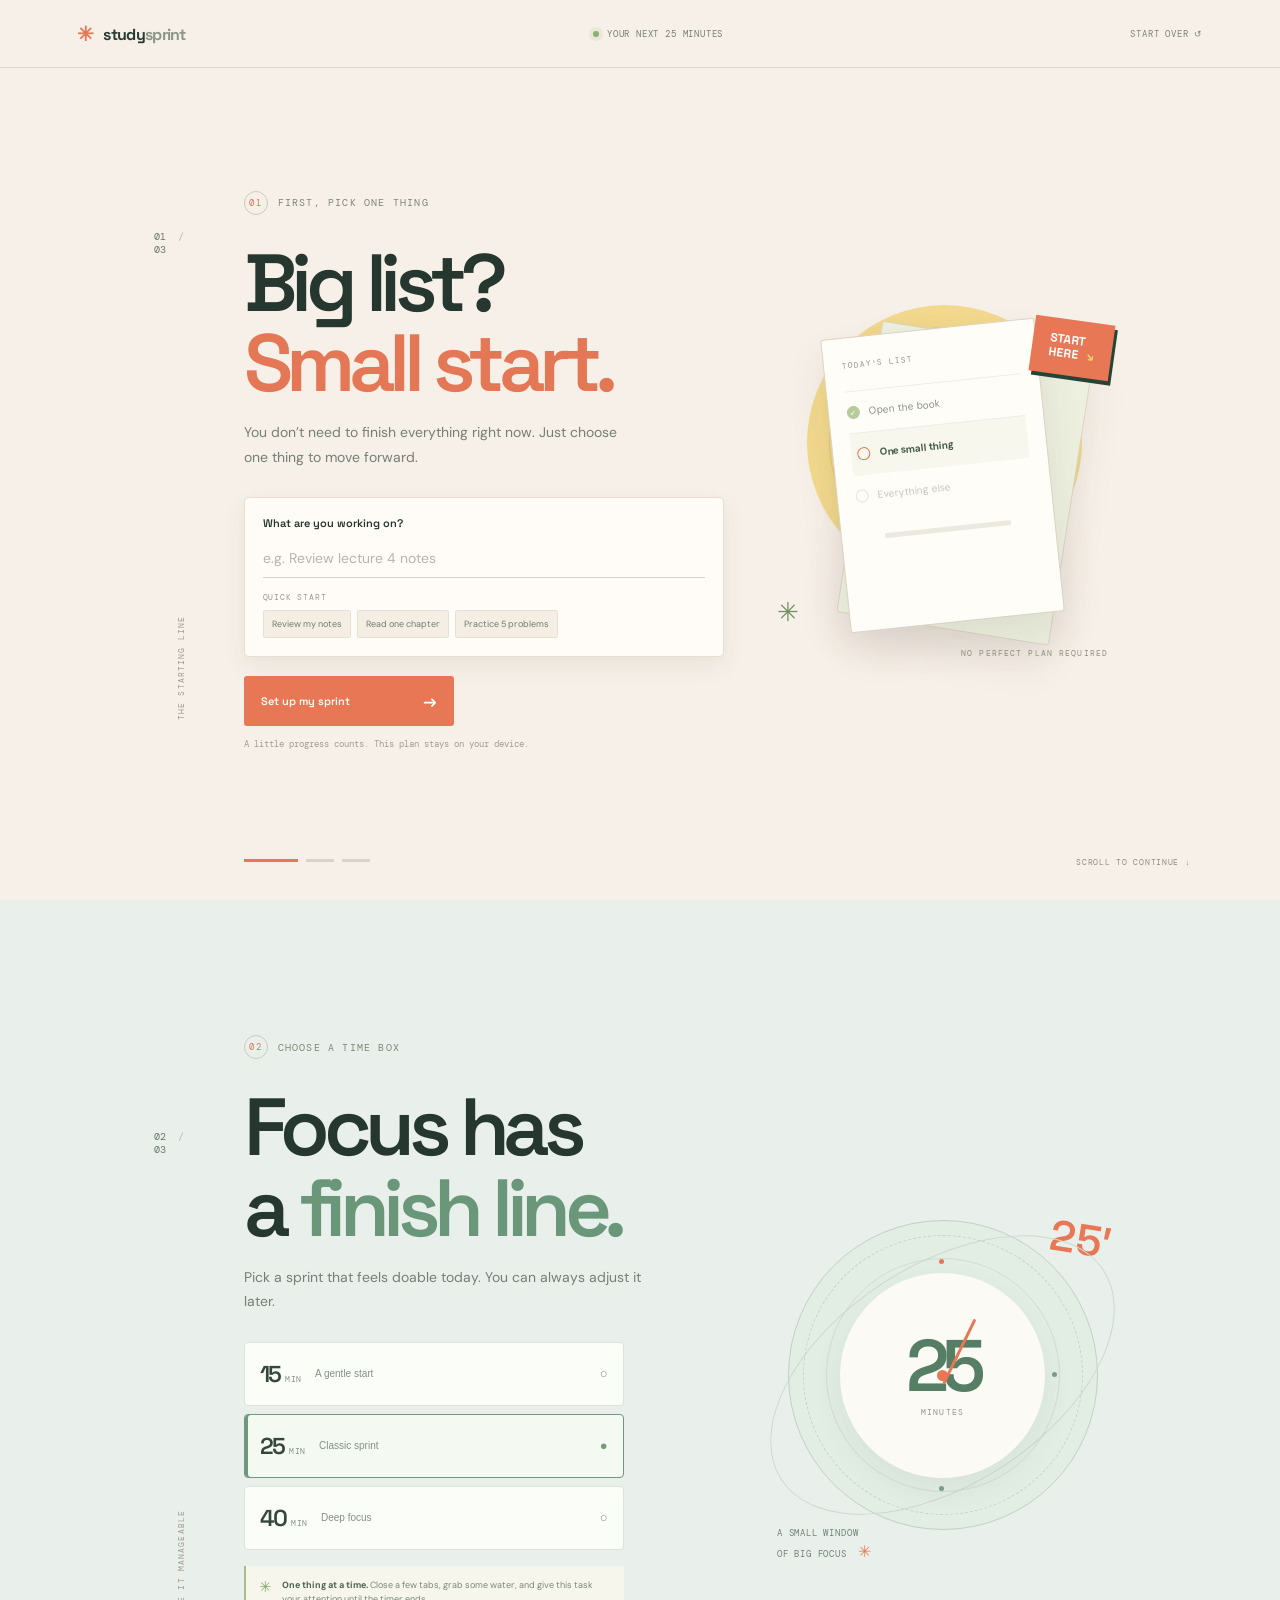
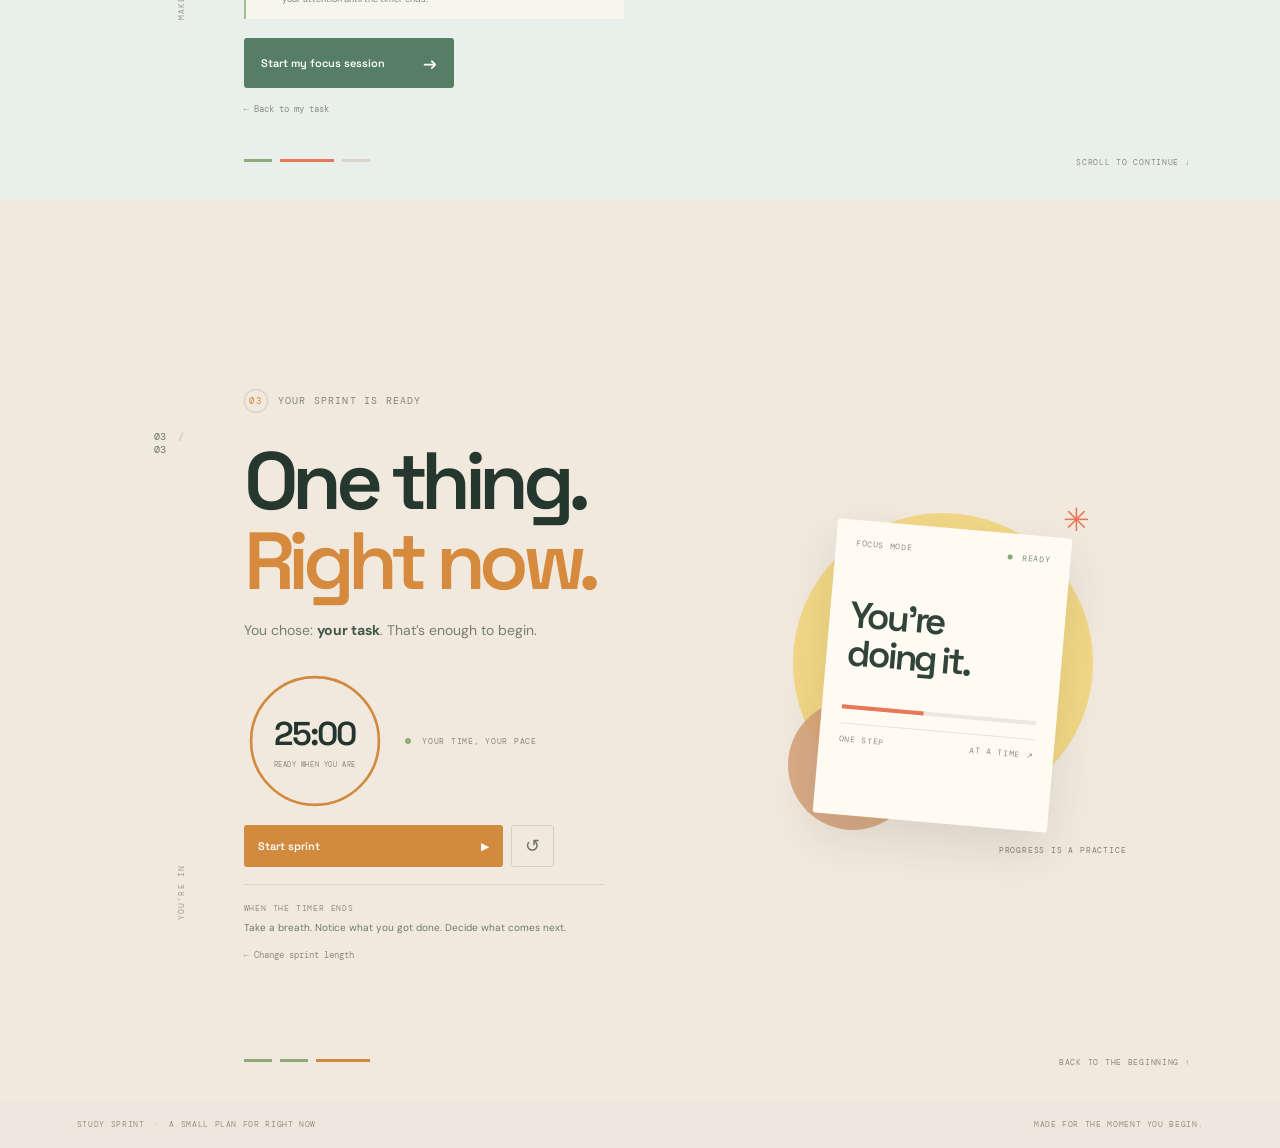
==== index.html @ 2ef9fece "Add files via upload" ====
<!doctype html>
<html lang="en"><head><meta charset="utf-8"><meta name="viewport" content="width=device-width,initial-scale=1"><meta name="theme-color" content="#f7f0e8"><meta name="description" content="Turn a big study task into one small, focused sprint."><title>Study Sprint — Start small. Get somewhere.</title><link rel="preconnect" href="https://fonts.googleapis.com"><link rel="preconnect" href="https://fonts.gstatic.com" crossorigin><link href="https://fonts.googleapis.com/css2?family=DM+Mono:wght@400;500&family=DM+Sans:wght@400;500;600;700&family=Space+Grotesk:wght@400;500;600;700&display=swap" rel="stylesheet"><link rel="stylesheet" href="styles.css"></head>
<body><header class="topbar"><a class="brand" href="#slide-1"><span class="brand-icon">✳</span> study<span>sprint</span></a><div class="top-center"><span class="status-dot"></span> YOUR NEXT 25 MINUTES</div><a class="top-exit" href="#slide-1">START OVER ↺</a></header>
<main class="deck" id="deck">
<section class="slide slide-one active" id="slide-1" aria-label="Slide 1: choose your task"><div class="slide-side"><span>01 <i>/</i> 03</span><span class="vertical-label">THE STARTING LINE</span></div><div class="slide-content"><div class="kicker"><span class="kicker-mark">01</span> FIRST, PICK ONE THING</div><h1>Big list?<br><em>Small start.</em></h1><p class="intro">You don’t need to finish everything right now. Just choose one thing to move forward.</p><div class="task-card"><label for="task">What are you working on?</label><input id="task" maxlength="90" placeholder="e.g. Review lecture 4 notes" autocomplete="off"><div class="task-chips"><span>QUICK START</span><button data-task="Review my notes">Review my notes</button><button data-task="Read one chapter">Read one chapter</button><button data-task="Practice 5 problems">Practice 5 problems</button></div></div><button class="next-button" data-next="2">Set up my sprint <span>→</span></button><p class="small-note">A little progress counts. This plan stays on your device.</p></div><div class="side-art art-one"><div class="sun"></div><div class="paper paper-back"></div><div class="paper paper-front"><span class="paper-caption">TODAY'S LIST</span><div class="check-row"><i>✓</i><span>Open the book</span></div><div class="check-row selected"><i></i><b>One small thing</b></div><div class="check-row faded"><i></i><span>Everything else</span></div><div class="paper-scribble"></div></div><div class="art-sticker">START<br>HERE <b>↘</b></div><div class="orbit-text">NO PERFECT PLAN REQUIRED</div><span class="asterisk">✳</span></div><div class="slide-progress"><span class="current"></span><span></span><span></span></div><a class="scroll-next" href="#slide-2">SCROLL TO CONTINUE ↓</a></section>
<section class="slide slide-two" id="slide-2" aria-label="Slide 2: choose your sprint length"><div class="slide-side"><span>02 <i>/</i> 03</span><span class="vertical-label">MAKE IT MANAGEABLE</span></div><div class="slide-content"><div class="kicker"><span class="kicker-mark">02</span> CHOOSE A TIME BOX</div><h2>Focus has<br>a <em>finish line.</em></h2><p class="intro">Pick a sprint that feels doable today. You can always adjust it later.</p><div class="duration-options" role="group" aria-label="Choose sprint length"><button class="duration" data-minutes="15"><span class="duration-time">15<span>MIN</span></span><span class="duration-label">A gentle start</span><span class="duration-check">○</span></button><button class="duration selected" data-minutes="25"><span class="duration-time">25<span>MIN</span></span><span class="duration-label">Classic sprint</span><span class="duration-check">●</span></button><button class="duration" data-minutes="40"><span class="duration-time">40<span>MIN</span></span><span class="duration-label">Deep focus</span><span class="duration-check">○</span></button></div><div class="focus-tip"><span>✳</span><p><b>One thing at a time.</b> Close a few tabs, grab some water, and give this task your attention until the timer ends.</p></div><button class="next-button" data-next="3">Start my focus session <span>→</span></button><a class="back-link" href="#slide-1">← Back to my task</a></div><div class="side-art art-two"><div class="clock-face"><div class="clock-inner"><span>25</span><small>MINUTES</small></div><div class="tick t1"></div><div class="tick t2"></div><div class="tick t3"></div><div class="clock-hand"></div><div class="clock-pin"></div></div><div class="clock-note">A SMALL WINDOW<br>OF BIG FOCUS <span>✳</span></div><div class="floating-number">25′</div><div class="orbit-two"></div></div><div class="slide-progress"><span class="done"></span><span class="current"></span><span></span></div><a class="scroll-next" href="#slide-3">SCROLL TO CONTINUE ↓</a></section>
<section class="slide slide-three" id="slide-3" aria-label="Slide 3: start focus timer"><div class="slide-side"><span>03 <i>/</i> 03</span><span class="vertical-label">YOU'RE IN</span></div><div class="slide-content"><div class="kicker"><span class="kicker-mark">03</span> YOUR SPRINT IS READY</div><h2>One thing.<br><em>Right now.</em></h2><p class="intro">You chose: <strong id="chosen-task">your task</strong>. That’s enough to begin.</p><div class="timer-wrap"><div class="timer-ring"><svg viewBox="0 0 220 220" aria-hidden="true"><circle class="track" cx="110" cy="110" r="99"></circle><circle class="progress-ring" id="progress-ring" cx="110" cy="110" r="99"></circle></svg><div class="timer-readout"><span id="timer">25:00</span><small id="timer-label">READY WHEN YOU ARE</small></div></div><div class="timer-caption"><span class="pulse"></span> YOUR TIME, YOUR PACE</div></div><div class="timer-controls"><button class="start-button" id="start">Start sprint <span>▶</span></button><button class="reset-button" id="reset" aria-label="Reset timer">↺</button></div><div class="finish-line"><span>WHEN THE TIMER ENDS</span><p>Take a breath. Notice what you got done. Decide what comes next.</p></div><a class="back-link" href="#slide-2">← Change sprint length</a></div><div class="side-art art-three"><div class="orb orb-large"></div><div class="orb orb-small"></div><div class="focus-card"><div class="focus-card-top"><span>FOCUS MODE</span><span class="focus-live"><i></i> READY</span></div><div class="focus-card-big">You’re<br>doing it.</div><div class="focus-card-bar"><i></i></div><div class="focus-card-bottom"><span>ONE STEP</span><span>AT A TIME ↗</span></div></div><div class="flower">✳</div><div class="art-caption">PROGRESS IS A PRACTICE</div></div><div class="slide-progress"><span class="done"></span><span class="done"></span><span class="current"></span></div><a class="scroll-next" href="#slide-1">BACK TO THE BEGINNING ↑</a></section>
</main><footer><span>STUDY SPRINT <i>·</i> A SMALL PLAN FOR RIGHT NOW</span><span>MADE FOR THE MOMENT YOU BEGIN.</span></footer><script src="app.js"></script></body></html>
---- styles.css ----
:root{--ink:#23352e;--paper:#f7f0e8;--orange:#e87756;--yellow:#f4cc69;--green:#afc99e;--muted:#7f867c;--line:#ded8cf;--blue:#bbd5d9}*{box-sizing:border-box}html{scroll-behavior:smooth;scroll-snap-type:y proximity}body{margin:0;background:var(--paper);color:var(--ink);font-family:'DM Sans',sans-serif}.topbar{height:68px;position:fixed;z-index:10;top:0;left:0;right:0;padding:0 6%;display:flex;align-items:center;justify-content:space-between;border-bottom:1px solid #dcd4ca;background:#f7f0e8ed;backdrop-filter:blur(12px)}.brand{color:#273c32;text-decoration:none;font:700 16px 'Space Grotesk',sans-serif;letter-spacing:-.7px}.brand>span:last-child{color:#8c9587}.brand-icon{color:#e87756;margin-right:7px;font-size:20px;vertical-align:-1px}.top-center,.top-exit{font:9px 'DM Mono',monospace;letter-spacing:.09em;color:#777e73}.top-center{display:flex;align-items:center;gap:8px}.status-dot{width:6px;height:6px;background:#8fae71;border-radius:50%;box-shadow:0 0 0 4px #b4c69d38}.top-exit{text-decoration:none;color:#7b8177}.deck{padding-top:0}.slide{min-height:760px;height:100vh;max-height:1050px;scroll-snap-align:start;position:relative;padding:135px 12% 85px;display:grid;grid-template-columns:55px minmax(360px,480px) 1fr;align-items:center;gap:35px;overflow:hidden}.slide-one{background:#f7f0e8}.slide-two{background:#e9f0ec}.slide-three{background:#f1e9dd}.slide-side{height:100%;max-height:490px;align-self:center;display:flex;flex-direction:column;justify-content:space-between;color:#8a8d80;font:10px 'DM Mono',monospace;letter-spacing:.08em}.slide-side>span:first-child{color:#687667}.slide-side i{font-style:normal;color:#c2b8a9;margin:0 4px}.vertical-label{writing-mode:vertical-rl;transform:rotate(180deg);align-self:center;color:#a09c8d;font-size:8px;letter-spacing:.14em}.slide-content{z-index:2;align-self:center}.kicker{display:flex;align-items:center;gap:10px;font:10px 'DM Mono',monospace;letter-spacing:.12em;color:#808676}.kicker-mark{width:24px;height:24px;border:1px solid #cfcabd;border-radius:50%;display:grid;place-items:center;color:#dd7554;font-size:9px}.slide h1,.slide h2{font:600 clamp(54px,6.4vw,81px)/.99 'Space Grotesk',sans-serif;letter-spacing:-.08em;margin:28px 0 17px;color:#25372f}.slide h1 em,.slide h2 em{font-style:normal;color:#e37756}.slide-two h2 em{color:#6a977a}.slide-three h2 em{color:#d58a3d}.intro{font-size:14px;line-height:1.75;color:#777e74;max-width:400px;margin:0 0 28px}.intro strong{color:#405849;font-weight:700}.task-card{background:#fffcf7;border:1px solid #e9dfd1;padding:18px;border-radius:5px;box-shadow:0 9px 24px #3d362512}.task-card label{display:block;font:600 11px 'Space Grotesk',sans-serif;margin-bottom:9px}.task-card input{width:100%;border:0;border-bottom:1px solid #d9d3c7;background:transparent;padding:10px 0;font:14px 'DM Sans',sans-serif;color:#263a30;outline:none}.task-card input:focus{border-color:#e87756}.task-card input::placeholder{color:#b7b4a9}.task-chips{display:flex;gap:6px;align-items:center;flex-wrap:wrap;margin-top:14px}.task-chips>span{width:100%;font:8px 'DM Mono',monospace;letter-spacing:.1em;color:#99998c;margin-bottom:2px}.task-chips button{background:#f4eee4;border:1px solid #e9e0d4;color:#727c70;border-radius:2px;font:9px 'DM Sans',sans-serif;padding:7px 8px;cursor:pointer}.task-chips button:hover{background:#fbe0d4;border-color:#e7b7a0;color:#894f3f}.next-button{margin-top:19px;border:0;background:#e87756;color:#fffdf8;padding:14px 17px;min-width:210px;display:flex;justify-content:space-between;align-items:center;font:600 11px 'Space Grotesk',sans-serif;cursor:pointer;border-radius:3px;transition:.2s}.next-button:hover{background:#cc6042;transform:translateY(-2px)}.next-button span{font-size:17px;margin-left:25px}.small-note{font:9px 'DM Mono',monospace;color:#a09d91;margin-top:12px}.side-art{height:440px;max-width:480px;width:100%;position:relative;justify-self:center;display:grid;place-items:center}.sun{position:absolute;width:275px;height:275px;border-radius:50%;background:#f2d98d;right:12%;top:50px}.sun:after{content:'';position:absolute;inset:22px;border:1px solid #e7c66b;border-radius:50%}.paper{position:absolute;width:215px;height:295px;border:1px solid #dcd3c5;border-radius:3px;background:#fffdf8;box-shadow:0 20px 40px #47403319}.paper-back{transform:rotate(9deg) translate(24px,4px);background:#edf0df}.paper-front{transform:rotate(-6deg);padding:22px 18px}.paper-caption{font:8px 'DM Mono',monospace;letter-spacing:.11em;color:#949489;display:block;margin-bottom:21px}.check-row{height:42px;border-top:1px solid #efede5;display:flex;align-items:center;gap:9px;color:#899084;font-size:10px}.check-row i{width:13px;height:13px;border:1px solid #c7cbbb;border-radius:50%;font-style:normal;display:grid;place-items:center;font-size:8px;color:#70885d}.check-row:first-of-type i{background:#b7ca9b;border-color:#b7ca9b;color:white}.check-row.selected{color:#455a48;background:#f7f7ed;padding-left:6px;font-weight:600}.check-row.selected i{border-color:#e87756}.check-row.faded{opacity:.5}.paper-scribble{height:5px;width:72%;background:#ece9df;margin:19px auto;border-radius:4px}.art-sticker{position:absolute;right:4%;top:65px;padding:14px 17px;background:#e87756;color:white;font:700 12px/1.15 'Space Grotesk',sans-serif;transform:rotate(8deg);box-shadow:3px 4px 0 #264436}.art-sticker b{color:#f5d36c;float:right;margin-left:9px}.orbit-text{position:absolute;bottom:37px;right:5%;font:8px 'DM Mono',monospace;letter-spacing:.14em;color:#8c907f}.asterisk{position:absolute;left:5%;bottom:66px;color:#718f66;font-size:26px}.slide-progress{position:absolute;bottom:38px;left:calc(12% + 90px);display:flex;gap:8px}.slide-progress span{height:3px;width:28px;background:#d9d3c9}.slide-progress .current{background:#e87756;width:54px}.slide-progress .done{background:#91aa7a}.scroll-next{position:absolute;right:7%;bottom:33px;text-decoration:none;color:#8d8c80;font:8px 'DM Mono',monospace;letter-spacing:.09em}.duration-options{display:grid;gap:8px;margin:22px 0 16px;max-width:380px}.duration{background:#fbfdf9;border:1px solid #dce3d9;border-radius:4px;min-height:64px;display:flex;align-items:center;padding:10px 15px;gap:13px;text-align:left;cursor:pointer;transition:.18s;color:#34473a}.duration:hover{border-color:#8da994;transform:translateX(3px)}.duration.selected{border-color:#70967d;background:#f4f9f2;box-shadow:inset 3px 0 #70967d}.duration-time{font:600 23px 'Space Grotesk',sans-serif;letter-spacing:-.06em}.duration-time span{font:8px 'DM Mono',monospace;letter-spacing:.09em;margin-left:4px;color:#889487}.duration-label{font-size:10px;color:#849084}.duration-check{margin-left:auto;color:#79997b;font-size:13px}.focus-tip{max-width:380px;background:#f6f6ed;padding:11px 13px;display:flex;align-items:flex-start;gap:10px;border-left:2px solid #a7be8c;margin:15px 0;color:#7d8579}.focus-tip>span{font-size:15px;color:#8da771}.focus-tip p{margin:1px 0;font-size:9px;line-height:1.6}.focus-tip b{color:#4c634f}.slide-two .next-button{background:#557e65}.slide-two .next-button:hover{background:#3e6950}.back-link{display:block;width:max-content;margin-top:15px;text-decoration:none;color:#8a8e82;font:9px 'DM Mono',monospace}.clock-face{width:310px;height:310px;border:1px solid #bfd1c4;border-radius:50%;position:absolute;display:grid;place-items:center;background:#e2ede4}.clock-face:before,.clock-face:after{content:'';position:absolute;border:1px dashed #c2d2c2;border-radius:50%;inset:14px}.clock-face:after{inset:37px;border-style:solid;border-color:#d0ddd0}.clock-inner{width:205px;height:205px;background:#fbfaf4;border-radius:50%;z-index:1;display:flex;flex-direction:column;align-items:center;justify-content:center;box-shadow:0 12px 30px #4b665013}.clock-inner span{font:600 73px/.9 'Space Grotesk',sans-serif;letter-spacing:-.1em;color:#557e65}.clock-inner small{font:8px 'DM Mono',monospace;letter-spacing:.13em;color:#90998b;margin-top:8px}.tick{position:absolute;width:5px;height:5px;background:#e87756;border-radius:50%;z-index:2}.t1{top:38px;left:150px}.t2{right:40px;top:151px;background:#799e7d}.t3{bottom:38px;left:150px;background:#799e7d}.clock-hand{position:absolute;width:3px;height:72px;background:#e87756;top:91px;left:153px;z-index:3;transform-origin:bottom;transform:rotate(26deg);border-radius:3px}.clock-pin{position:absolute;width:11px;height:11px;background:#e87756;border-radius:50%;z-index:4}.clock-note{position:absolute;bottom:31px;left:5%;font:9px/1.5 'DM Mono',monospace;letter-spacing:.09em;color:#6f8274}.clock-note span{font-size:16px;color:#e87756;margin-left:5px}.floating-number{position:absolute;right:4%;top:57px;font:600 43px 'Space Grotesk',sans-serif;color:#e87756;transform:rotate(9deg)}.orbit-two{position:absolute;border:1px solid #cbd9cd;width:385px;height:220px;border-radius:50%;transform:rotate(-33deg)}.slide-three .next-button{background:#d28a3e}.slide-three .next-button:hover{background:#b97029}.slide-three .slide-progress .current{background:#d28a3e}.slide-three .kicker-mark{color:#cf873d}.timer-wrap{display:flex;align-items:center;gap:19px;margin:20px 0 13px}.timer-ring{width:142px;height:142px;position:relative}.timer-ring svg{width:100%;height:100%;transform:rotate(-90deg)}.timer-ring circle{fill:none;stroke-width:4}.timer-ring .track{stroke:#e1d8c8}.timer-ring .progress-ring{stroke:#d28a3e;stroke-linecap:round;stroke-dasharray:622;stroke-dashoffset:0;transition:stroke-dashoffset .5s}.timer-readout{position:absolute;inset:0;display:flex;flex-direction:column;justify-content:center;align-items:center}.timer-readout span{font:600 33px 'Space Grotesk',sans-serif;letter-spacing:-.06em}.timer-readout small{font:7px 'DM Mono',monospace;letter-spacing:.08em;color:#8c897d;margin-top:5px}.timer-caption{font:8px 'DM Mono',monospace;letter-spacing:.09em;color:#88887d}.pulse{display:inline-block;width:6px;height:6px;border-radius:50%;background:#91aa7a;margin-right:6px}.timer-controls{display:flex;gap:8px;max-width:310px}.start-button{height:42px;flex:1;display:flex;align-items:center;justify-content:space-between;padding:0 14px;border:0;border-radius:3px;background:#d28a3e;color:white;font:600 11px 'Space Grotesk',sans-serif;cursor:pointer}.start-button:hover{background:#b97029}.start-button span{font-size:10px}.reset-button{width:43px;border:1px solid #d8cec0;background:transparent;border-radius:3px;color:#6f7569;font-size:18px;cursor:pointer}.finish-line{border-top:1px solid #ddd4c6;margin-top:17px;padding-top:10px;max-width:360px}.finish-line span{font:8px 'DM Mono',monospace;letter-spacing:.1em;color:#929084}.finish-line p{font-size:10px;color:#70786e;margin:5px 0 0}.art-three{height:420px}.orb{position:absolute;border-radius:50%}.orb-large{width:300px;height:300px;background:#f1d786;right:9%;top:48px}.orb-small{width:130px;height:130px;background:#d5a179;left:8%;bottom:55px;opacity:.86}.focus-card{z-index:2;width:235px;height:295px;background:#fffaf2;box-shadow:0 20px 46px #3831271e;transform:rotate(5deg);padding:18px 20px;border-radius:3px}.focus-card-top,.focus-card-bottom{display:flex;justify-content:space-between;font:8px 'DM Mono',monospace;letter-spacing:.08em;color:#8c8c7c}.focus-live{color:#719071}.focus-live i{display:inline-block;width:5px;height:5px;border-radius:50%;background:#84a978;margin-right:4px}.focus-card-big{font:600 37px/1.02 'Space Grotesk',sans-serif;letter-spacing:-.08em;margin-top:48px;color:#304439}.focus-card-bar{height:4px;background:#ede7dc;margin-top:34px}.focus-card-bar i{display:block;width:42%;height:100%;background:#e87756}.focus-card-bottom{border-top:1px solid #e8e1d5;margin-top:14px;padding-top:10px}.flower{position:absolute;z-index:3;right:10%;top:34px;color:#e87756;font-size:32px}.art-caption{position:absolute;bottom:30px;right:0;font:8px 'DM Mono',monospace;letter-spacing:.1em;color:#818578}footer{height:48px;background:#eee7dd;padding:0 6%;display:flex;justify-content:space-between;align-items:center;color:#989285;font:8px 'DM Mono',monospace;letter-spacing:.08em}footer i{font-style:normal;color:#e87756;margin:0 4px}
@media(max-width:800px){.topbar{height:58px;padding:0 18px}.top-center{display:none}.top-exit{font-size:8px}.slide{height:auto;min-height:100vh;max-height:none;padding:100px 24px 95px;grid-template-columns:27px 1fr;gap:16px;align-items:start}.slide-side{max-height:500px;min-height:410px}.slide-content{grid-column:2;grid-row:1;align-self:start}.slide h1,.slide h2{font-size:62px;margin:24px 0 15px}.intro{font-size:12px}.side-art{grid-column:2;grid-row:2;height:300px;width:100%;margin-top:8px;transform:scale(.85);transform-origin:top center}.slide-progress{left:67px;bottom:32px}.scroll-next{right:20px;bottom:28px;font-size:7px}.paper{transform-origin:center}.sun{width:225px;height:225px;right:13%;top:10px}.art-sticker{right:1%;top:30px}.orbit-text{bottom:20px}.clock-face{width:270px;height:270px}.clock-inner{width:175px;height:175px}.clock-inner span{font-size:63px}.clock-hand{top:76px;left:133px}.t1,.t3{left:131px}.t2{right:33px}.orbit-two{width:320px}.art-three{height:260px}.orb-large{width:230px;height:230px;top:6px}.orb-small{width:100px;height:100px;bottom:5px}.focus-card{width:195px;height:245px;padding:15px}.focus-card-big{font-size:32px;margin-top:38px}.focus-card-bar{margin-top:25px}.flower{right:8%;top:6px}.art-caption{bottom:4px}footer{padding:0 18px;font-size:7px}footer span:last-child{display:none}}
@media(max-width:400px){.slide{padding-left:17px;padding-right:17px;grid-template-columns:22px 1fr;gap:12px}.slide h1,.slide h2{font-size:55px}.task-card{padding:14px}.task-chips button{font-size:8px}.duration{min-height:58px}.side-art{transform:scale(.78);margin-left:-25px;width:calc(100% + 45px)}.slide-progress{left:52px}}
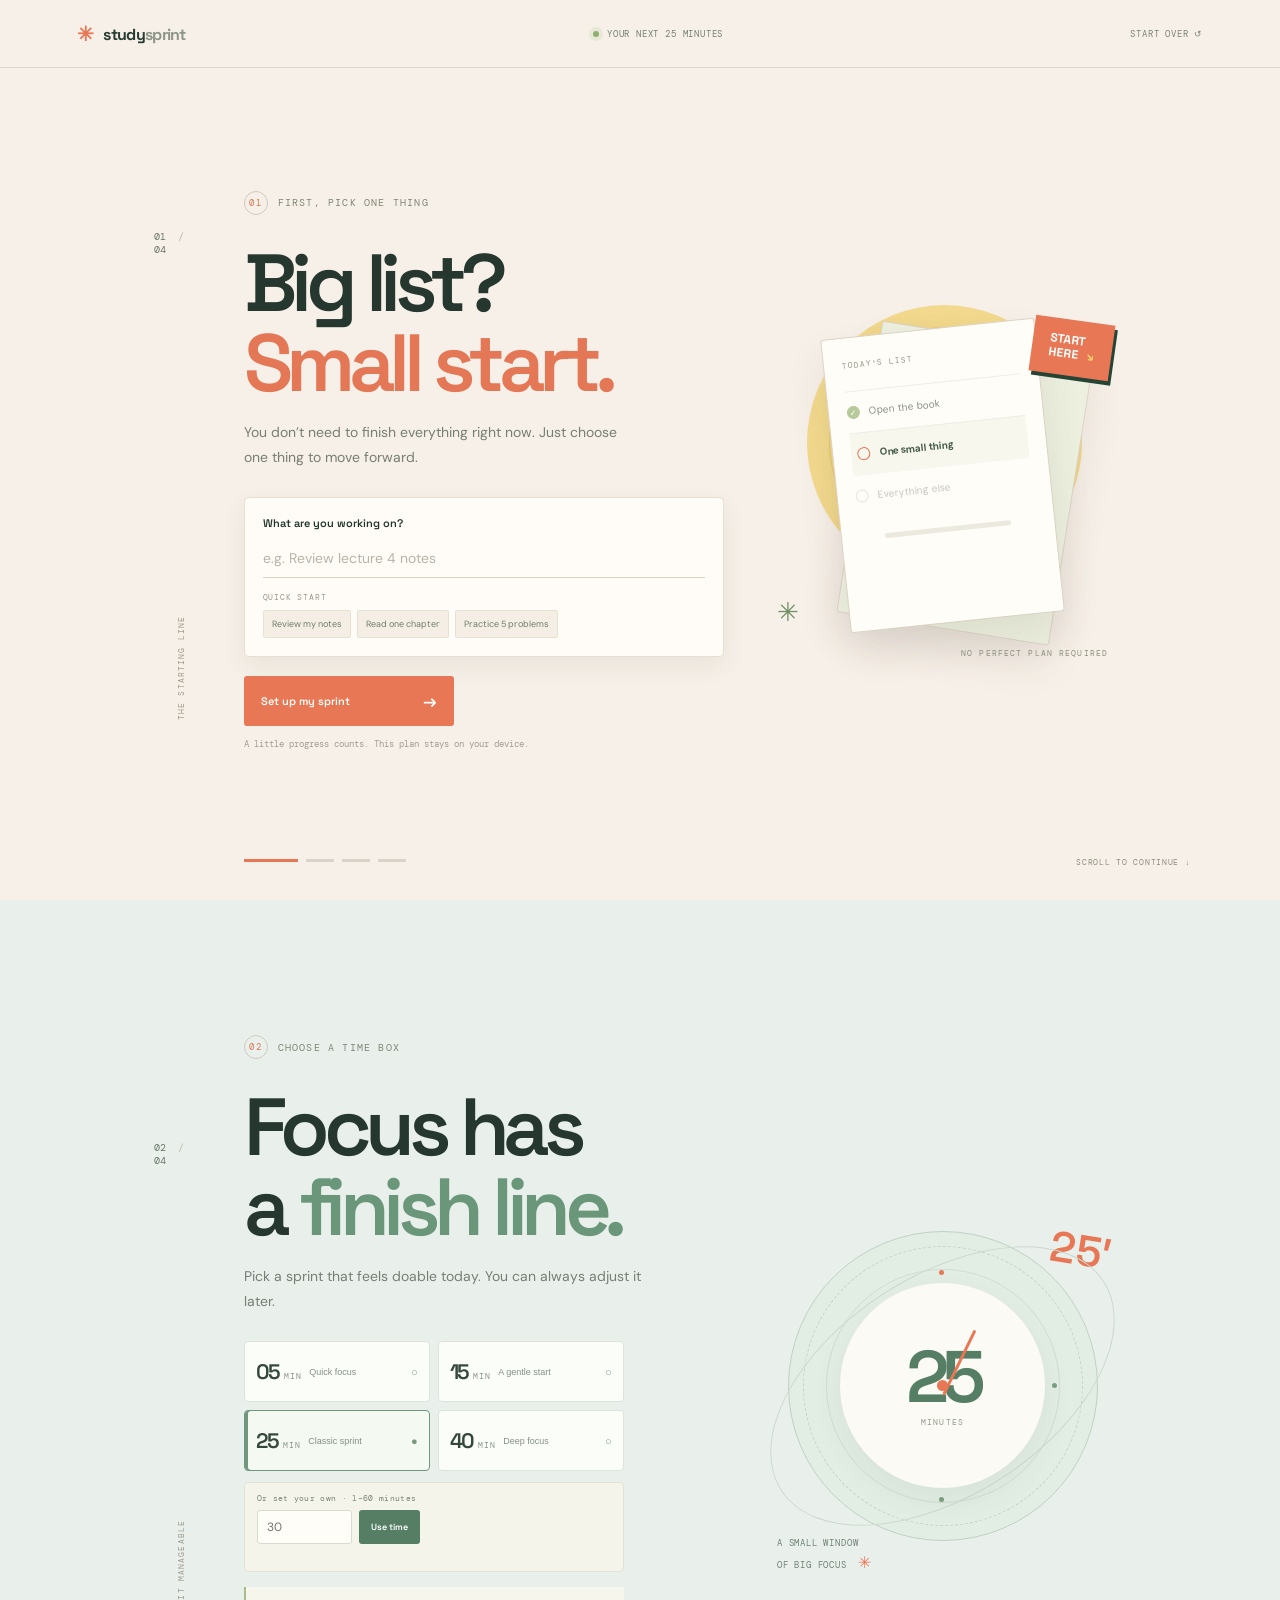
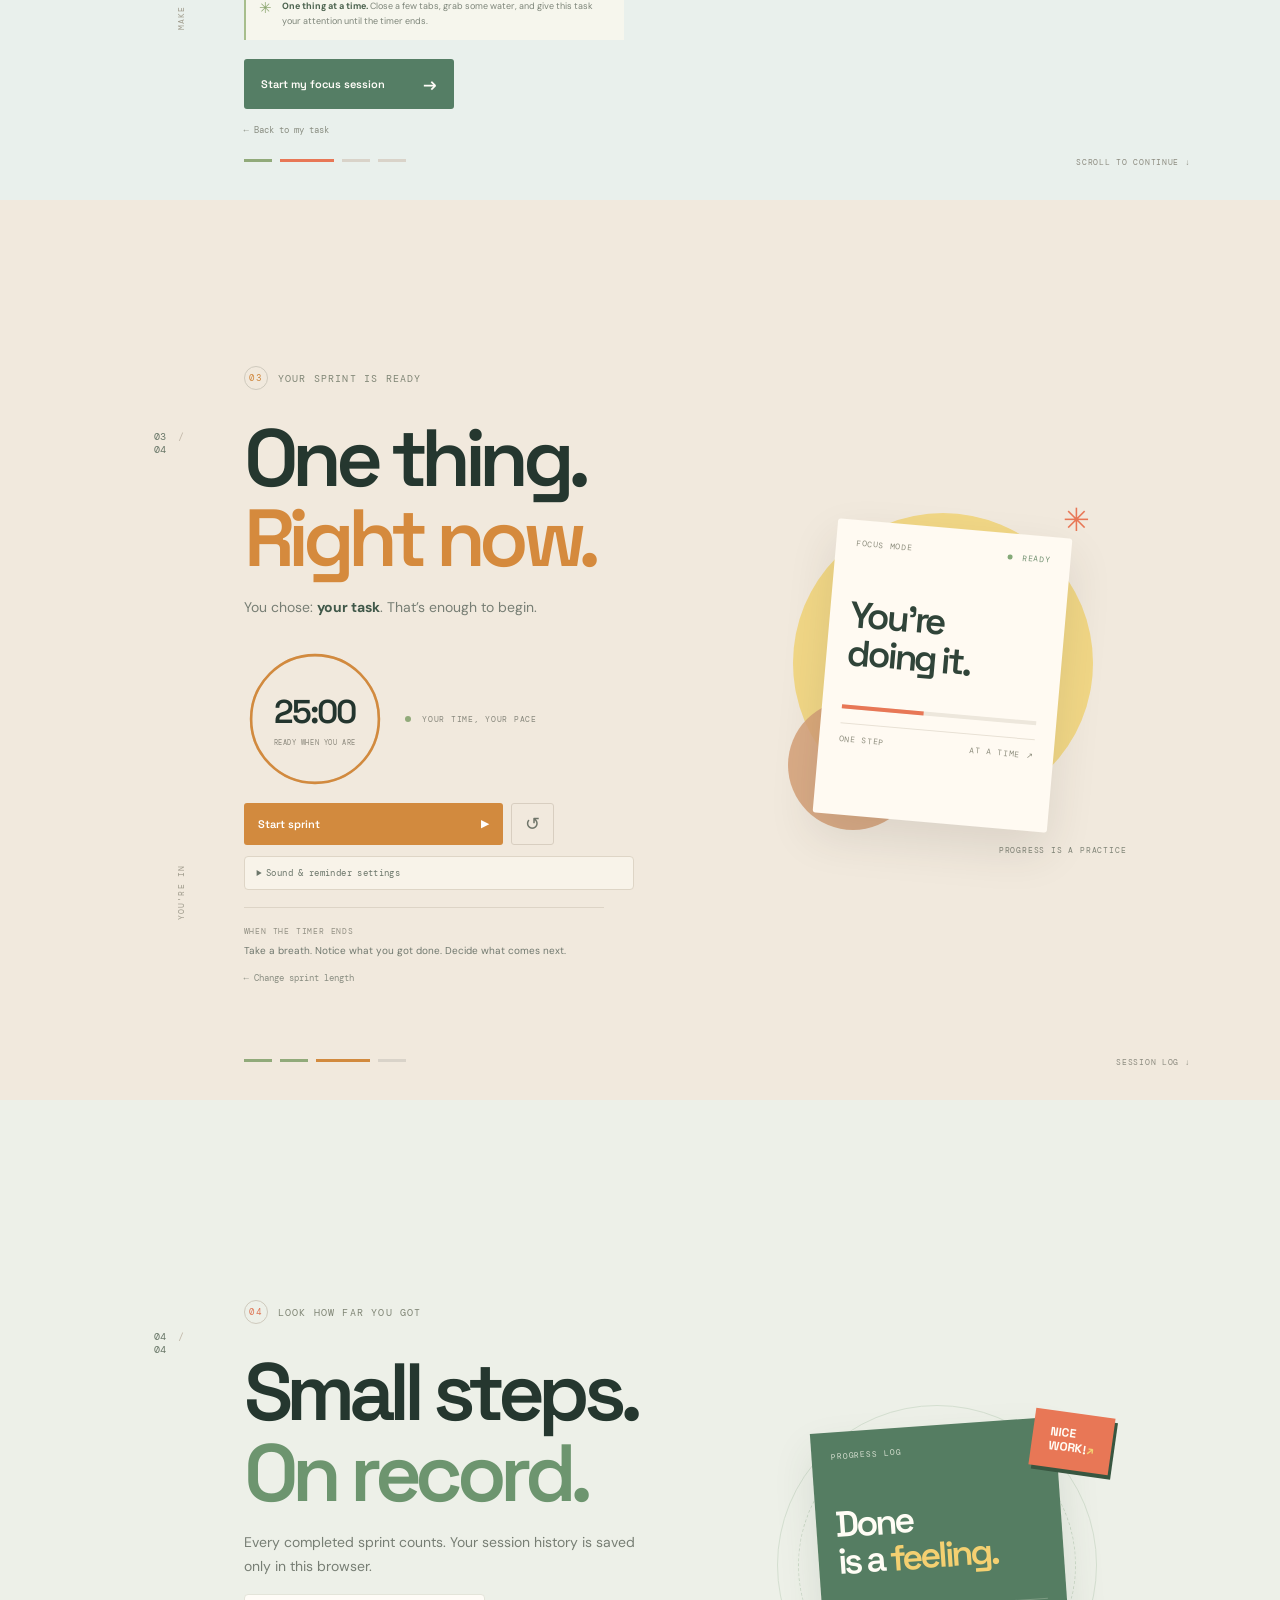
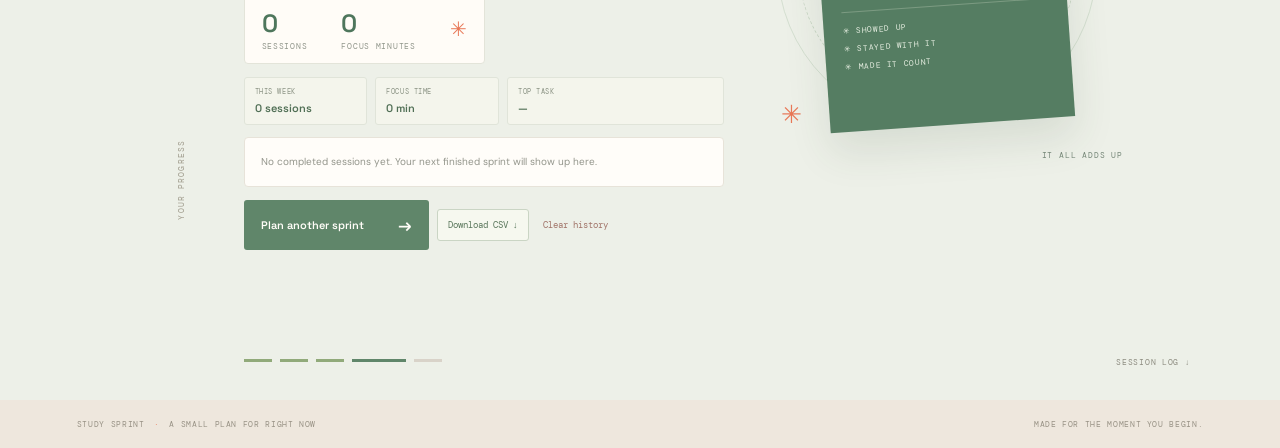
==== commit 7c70b9a8: "Add files via upload Update Study Sprint features" ====
--- a/index.html
+++ b/index.html
@@ -2,7 +2,8 @@
 <html lang="en"><head><meta charset="utf-8"><meta name="viewport" content="width=device-width,initial-scale=1"><meta name="theme-color" content="#f7f0e8"><meta name="description" content="Turn a big study task into one small, focused sprint."><title>Study Sprint — Start small. Get somewhere.</title><link rel="preconnect" href="https://fonts.googleapis.com"><link rel="preconnect" href="https://fonts.gstatic.com" crossorigin><link href="https://fonts.googleapis.com/css2?family=DM+Mono:wght@400;500&family=DM+Sans:wght@400;500;600;700&family=Space+Grotesk:wght@400;500;600;700&display=swap" rel="stylesheet"><link rel="stylesheet" href="styles.css"></head>
 <body><header class="topbar"><a class="brand" href="#slide-1"><span class="brand-icon">✳</span> study<span>sprint</span></a><div class="top-center"><span class="status-dot"></span> YOUR NEXT 25 MINUTES</div><a class="top-exit" href="#slide-1">START OVER ↺</a></header>
 <main class="deck" id="deck">
-<section class="slide slide-one active" id="slide-1" aria-label="Slide 1: choose your task"><div class="slide-side"><span>01 <i>/</i> 03</span><span class="vertical-label">THE STARTING LINE</span></div><div class="slide-content"><div class="kicker"><span class="kicker-mark">01</span> FIRST, PICK ONE THING</div><h1>Big list?<br><em>Small start.</em></h1><p class="intro">You don’t need to finish everything right now. Just choose one thing to move forward.</p><div class="task-card"><label for="task">What are you working on?</label><input id="task" maxlength="90" placeholder="e.g. Review lecture 4 notes" autocomplete="off"><div class="task-chips"><span>QUICK START</span><button data-task="Review my notes">Review my notes</button><button data-task="Read one chapter">Read one chapter</button><button data-task="Practice 5 problems">Practice 5 problems</button></div></div><button class="next-button" data-next="2">Set up my sprint <span>→</span></button><p class="small-note">A little progress counts. This plan stays on your device.</p></div><div class="side-art art-one"><div class="sun"></div><div class="paper paper-back"></div><div class="paper paper-front"><span class="paper-caption">TODAY'S LIST</span><div class="check-row"><i>✓</i><span>Open the book</span></div><div class="check-row selected"><i></i><b>One small thing</b></div><div class="check-row faded"><i></i><span>Everything else</span></div><div class="paper-scribble"></div></div><div class="art-sticker">START<br>HERE <b>↘</b></div><div class="orbit-text">NO PERFECT PLAN REQUIRED</div><span class="asterisk">✳</span></div><div class="slide-progress"><span class="current"></span><span></span><span></span></div><a class="scroll-next" href="#slide-2">SCROLL TO CONTINUE ↓</a></section>
-<section class="slide slide-two" id="slide-2" aria-label="Slide 2: choose your sprint length"><div class="slide-side"><span>02 <i>/</i> 03</span><span class="vertical-label">MAKE IT MANAGEABLE</span></div><div class="slide-content"><div class="kicker"><span class="kicker-mark">02</span> CHOOSE A TIME BOX</div><h2>Focus has<br>a <em>finish line.</em></h2><p class="intro">Pick a sprint that feels doable today. You can always adjust it later.</p><div class="duration-options" role="group" aria-label="Choose sprint length"><button class="duration" data-minutes="15"><span class="duration-time">15<span>MIN</span></span><span class="duration-label">A gentle start</span><span class="duration-check">○</span></button><button class="duration selected" data-minutes="25"><span class="duration-time">25<span>MIN</span></span><span class="duration-label">Classic sprint</span><span class="duration-check">●</span></button><button class="duration" data-minutes="40"><span class="duration-time">40<span>MIN</span></span><span class="duration-label">Deep focus</span><span class="duration-check">○</span></button></div><div class="focus-tip"><span>✳</span><p><b>One thing at a time.</b> Close a few tabs, grab some water, and give this task your attention until the timer ends.</p></div><button class="next-button" data-next="3">Start my focus session <span>→</span></button><a class="back-link" href="#slide-1">← Back to my task</a></div><div class="side-art art-two"><div class="clock-face"><div class="clock-inner"><span>25</span><small>MINUTES</small></div><div class="tick t1"></div><div class="tick t2"></div><div class="tick t3"></div><div class="clock-hand"></div><div class="clock-pin"></div></div><div class="clock-note">A SMALL WINDOW<br>OF BIG FOCUS <span>✳</span></div><div class="floating-number">25′</div><div class="orbit-two"></div></div><div class="slide-progress"><span class="done"></span><span class="current"></span><span></span></div><a class="scroll-next" href="#slide-3">SCROLL TO CONTINUE ↓</a></section>
-<section class="slide slide-three" id="slide-3" aria-label="Slide 3: start focus timer"><div class="slide-side"><span>03 <i>/</i> 03</span><span class="vertical-label">YOU'RE IN</span></div><div class="slide-content"><div class="kicker"><span class="kicker-mark">03</span> YOUR SPRINT IS READY</div><h2>One thing.<br><em>Right now.</em></h2><p class="intro">You chose: <strong id="chosen-task">your task</strong>. That’s enough to begin.</p><div class="timer-wrap"><div class="timer-ring"><svg viewBox="0 0 220 220" aria-hidden="true"><circle class="track" cx="110" cy="110" r="99"></circle><circle class="progress-ring" id="progress-ring" cx="110" cy="110" r="99"></circle></svg><div class="timer-readout"><span id="timer">25:00</span><small id="timer-label">READY WHEN YOU ARE</small></div></div><div class="timer-caption"><span class="pulse"></span> YOUR TIME, YOUR PACE</div></div><div class="timer-controls"><button class="start-button" id="start">Start sprint <span>▶</span></button><button class="reset-button" id="reset" aria-label="Reset timer">↺</button></div><div class="finish-line"><span>WHEN THE TIMER ENDS</span><p>Take a breath. Notice what you got done. Decide what comes next.</p></div><a class="back-link" href="#slide-2">← Change sprint length</a></div><div class="side-art art-three"><div class="orb orb-large"></div><div class="orb orb-small"></div><div class="focus-card"><div class="focus-card-top"><span>FOCUS MODE</span><span class="focus-live"><i></i> READY</span></div><div class="focus-card-big">You’re<br>doing it.</div><div class="focus-card-bar"><i></i></div><div class="focus-card-bottom"><span>ONE STEP</span><span>AT A TIME ↗</span></div></div><div class="flower">✳</div><div class="art-caption">PROGRESS IS A PRACTICE</div></div><div class="slide-progress"><span class="done"></span><span class="done"></span><span class="current"></span></div><a class="scroll-next" href="#slide-1">BACK TO THE BEGINNING ↑</a></section>
+<section class="slide slide-one active" id="slide-1" aria-label="Slide 1: choose your task"><div class="slide-side"><span>01 <i>/</i> 04</span><span class="vertical-label">THE STARTING LINE</span></div><div class="slide-content"><div class="kicker"><span class="kicker-mark">01</span> FIRST, PICK ONE THING</div><h1>Big list?<br><em>Small start.</em></h1><p class="intro">You don’t need to finish everything right now. Just choose one thing to move forward.</p><div class="task-card"><label for="task">What are you working on?</label><input id="task" maxlength="90" placeholder="e.g. Review lecture 4 notes" autocomplete="off"><div class="task-chips"><span>QUICK START</span><button data-task="Review my notes">Review my notes</button><button data-task="Read one chapter">Read one chapter</button><button data-task="Practice 5 problems">Practice 5 problems</button></div></div><button class="next-button" data-next="2">Set up my sprint <span>→</span></button><p class="small-note">A little progress counts. This plan stays on your device.</p></div><div class="side-art art-one"><div class="sun"></div><div class="paper paper-back"></div><div class="paper paper-front"><span class="paper-caption">TODAY'S LIST</span><div class="check-row"><i>✓</i><span>Open the book</span></div><div class="check-row selected"><i></i><b>One small thing</b></div><div class="check-row faded"><i></i><span>Everything else</span></div><div class="paper-scribble"></div></div><div class="art-sticker">START<br>HERE <b>↘</b></div><div class="orbit-text">NO PERFECT PLAN REQUIRED</div><span class="asterisk">✳</span></div><div class="slide-progress"><span class="current"></span><span></span><span></span><span></span></div><a class="scroll-next" href="#slide-2">SCROLL TO CONTINUE ↓</a></section>
+<section class="slide slide-two" id="slide-2" aria-label="Slide 2: choose your sprint length"><div class="slide-side"><span>02 <i>/</i> 04</span><span class="vertical-label">MAKE IT MANAGEABLE</span></div><div class="slide-content"><div class="kicker"><span class="kicker-mark">02</span> CHOOSE A TIME BOX</div><h2>Focus has<br>a <em>finish line.</em></h2><p class="intro">Pick a sprint that feels doable today. You can always adjust it later.</p><div class="duration-options" role="group" aria-label="Choose sprint length"><button class="duration" data-minutes="5"><span class="duration-time">05<span>MIN</span></span><span class="duration-label">Quick focus</span><span class="duration-check">○</span></button><button class="duration" data-minutes="15"><span class="duration-time">15<span>MIN</span></span><span class="duration-label">A gentle start</span><span class="duration-check">○</span></button><button class="duration selected" data-minutes="25"><span class="duration-time">25<span>MIN</span></span><span class="duration-label">Classic sprint</span><span class="duration-check">●</span></button><button class="duration" data-minutes="40"><span class="duration-time">40<span>MIN</span></span><span class="duration-label">Deep focus</span><span class="duration-check">○</span></button></div><div class="custom-duration"><label for="custom-minutes">Or set your own · 1–60 minutes</label><div><input id="custom-minutes" type="number" min="1" max="60" inputmode="numeric" placeholder="30" aria-label="Custom sprint minutes"><button id="use-custom-duration" type="button">Use time</button></div><small id="duration-error" role="status"></small></div><div class="focus-tip"><span>✳</span><p><b>One thing at a time.</b> Close a few tabs, grab some water, and give this task your attention until the timer ends.</p></div><button class="next-button" data-next="3">Start my focus session <span>→</span></button><a class="back-link" href="#slide-1">← Back to my task</a></div><div class="side-art art-two"><div class="clock-face"><div class="clock-inner"><span>25</span><small>MINUTES</small></div><div class="tick t1"></div><div class="tick t2"></div><div class="tick t3"></div><div class="clock-hand"></div><div class="clock-pin"></div></div><div class="clock-note">A SMALL WINDOW<br>OF BIG FOCUS <span>✳</span></div><div class="floating-number">25′</div><div class="orbit-two"></div></div><div class="slide-progress"><span class="done"></span><span class="current"></span><span></span><span></span></div><a class="scroll-next" href="#slide-3">SCROLL TO CONTINUE ↓</a></section>
+<section class="slide slide-three" id="slide-3" aria-label="Slide 3: start focus timer"><div class="slide-side"><span>03 <i>/</i> 04</span><span class="vertical-label">YOU'RE IN</span></div><div class="slide-content"><div class="kicker"><span class="kicker-mark">03</span> YOUR SPRINT IS READY</div><h2>One thing.<br><em>Right now.</em></h2><p class="intro">You chose: <strong id="chosen-task">your task</strong>. That’s enough to begin.</p><div class="timer-wrap"><div class="timer-ring"><svg viewBox="0 0 220 220" aria-hidden="true"><circle class="track" cx="110" cy="110" r="99"></circle><circle class="progress-ring" id="progress-ring" cx="110" cy="110" r="99"></circle></svg><div class="timer-readout"><span id="timer">25:00</span><small id="timer-label">READY WHEN YOU ARE</small></div></div><div class="timer-caption"><span class="pulse"></span> YOUR TIME, YOUR PACE</div></div><div class="timer-controls"><button class="start-button" id="start">Start sprint <span>▶</span></button><button class="reset-button" id="reset" aria-label="Reset timer">↺</button></div><details class="sprint-settings"><summary>Sound & reminder settings</summary><div class="settings-grid"><label for="alarm-style">End sound<select id="alarm-style"><option value="chime">Soft chime</option><option value="double">Double beep</option><option value="bell">Bright bell</option><option value="custom">My uploaded sound</option><option value="silent">Silent</option></select></label><button type="button" id="preview-sound" class="preview-sound">Preview</button><label class="upload-sound" for="sound-file">Choose your sound<audio id="custom-audio" preload="none"></audio><input id="sound-file" type="file" accept="audio/*"></label><label class="setting-check"><input id="warning-toggle" type="checkbox"> Give me a 5-minute heads-up</label><label class="setting-check"><input id="notification-toggle" type="checkbox"> Show a browser notification when done</label><small id="settings-message" role="status">Settings stay in this browser. Uploaded audio stays on this device.</small></div></details><div class="finish-line"><span>WHEN THE TIMER ENDS</span><p>Take a breath. Notice what you got done. Decide what comes next.</p></div><a class="back-link" href="#slide-2">← Change sprint length</a></div><div class="side-art art-three"><div class="orb orb-large"></div><div class="orb orb-small"></div><div class="focus-card"><div class="focus-card-top"><span>FOCUS MODE</span><span class="focus-live"><i></i> READY</span></div><div class="focus-card-big">You’re<br>doing it.</div><div class="focus-card-bar"><i></i></div><div class="focus-card-bottom"><span>ONE STEP</span><span>AT A TIME ↗</span></div></div><div class="flower">✳</div><div class="art-caption">PROGRESS IS A PRACTICE</div></div><div class="slide-progress"><span class="done"></span><span class="done"></span><span class="current"></span><span></span></div><a class="scroll-next" href="#slide-4">SESSION LOG ↓</a></section>
+<section class="slide slide-four" id="slide-4" aria-label="Slide 4: completed session log"><div class="slide-side"><span>04 <i>/</i> 04</span><span class="vertical-label">YOUR PROGRESS</span></div><div class="slide-content history-content"><div class="kicker"><span class="kicker-mark">04</span> LOOK HOW FAR YOU GOT</div><h2>Small steps.<br><em>On record.</em></h2><p class="intro">Every completed sprint counts. Your session history is saved only in this browser.</p><div class="history-summary"><div><span class="history-total" id="total-sessions">0</span><small>SESSIONS</small></div><div><span class="history-minutes" id="total-minutes">0</span><small>FOCUS MINUTES</small></div><span class="history-spark">✳</span></div><div class="weekly-stats"><div><small>THIS WEEK</small><strong id="weekly-sessions">0 sessions</strong></div><div><small>FOCUS TIME</small><strong id="weekly-minutes">0 min</strong></div><div><small>TOP TASK</small><strong id="top-task">—</strong></div></div><div class="history-table-wrap"><table class="history-table"><thead><tr><th>SESSION</th><th>DATE & TIME</th><th>FOCUS</th></tr></thead><tbody id="history-rows"></tbody></table><div id="history-empty" class="history-empty">No completed sessions yet. Your next finished sprint will show up here.</div></div><div class="history-actions"><button class="next-button" id="new-session">Plan another sprint <span>→</span></button><button class="export-history" id="export-history">Download CSV ↓</button><button class="clear-history" id="clear-history">Clear history</button></div></div><div class="side-art history-art"><div class="history-rays"></div><div class="history-art-card"><div class="history-art-label">PROGRESS LOG</div><div class="history-art-big">Done<br>is a <em>feeling.</em></div><div class="history-tick-list"><span>✳ SHOWED UP</span><span>✳ STAYED WITH IT</span><span>✳ MADE IT COUNT</span></div></div><div class="history-bubble">NICE<br>WORK! <b>↗</b></div><div class="history-star">✳</div><div class="history-caption">IT ALL ADDS UP</div></div><div class="slide-progress"><span class="done"></span><span class="done"></span><span class="done"></span><span class="current"></span><span></span></div><a class="scroll-next" href="#slide-4">SESSION LOG ↓</a></section>
 </main><footer><span>STUDY SPRINT <i>·</i> A SMALL PLAN FOR RIGHT NOW</span><span>MADE FOR THE MOMENT YOU BEGIN.</span></footer><script src="app.js"></script></body></html>
--- a/styles.css
+++ b/styles.css
@@ -1,3 +1,9 @@
 :root{--ink:#23352e;--paper:#f7f0e8;--orange:#e87756;--yellow:#f4cc69;--green:#afc99e;--muted:#7f867c;--line:#ded8cf;--blue:#bbd5d9}*{box-sizing:border-box}html{scroll-behavior:smooth;scroll-snap-type:y proximity}body{margin:0;background:var(--paper);color:var(--ink);font-family:'DM Sans',sans-serif}.topbar{height:68px;position:fixed;z-index:10;top:0;left:0;right:0;padding:0 6%;display:flex;align-items:center;justify-content:space-between;border-bottom:1px solid #dcd4ca;background:#f7f0e8ed;backdrop-filter:blur(12px)}.brand{color:#273c32;text-decoration:none;font:700 16px 'Space Grotesk',sans-serif;letter-spacing:-.7px}.brand>span:last-child{color:#8c9587}.brand-icon{color:#e87756;margin-right:7px;font-size:20px;vertical-align:-1px}.top-center,.top-exit{font:9px 'DM Mono',monospace;letter-spacing:.09em;color:#777e73}.top-center{display:flex;align-items:center;gap:8px}.status-dot{width:6px;height:6px;background:#8fae71;border-radius:50%;box-shadow:0 0 0 4px #b4c69d38}.top-exit{text-decoration:none;color:#7b8177}.deck{padding-top:0}.slide{min-height:760px;height:100vh;max-height:1050px;scroll-snap-align:start;position:relative;padding:135px 12% 85px;display:grid;grid-template-columns:55px minmax(360px,480px) 1fr;align-items:center;gap:35px;overflow:hidden}.slide-one{background:#f7f0e8}.slide-two{background:#e9f0ec}.slide-three{background:#f1e9dd}.slide-side{height:100%;max-height:490px;align-self:center;display:flex;flex-direction:column;justify-content:space-between;color:#8a8d80;font:10px 'DM Mono',monospace;letter-spacing:.08em}.slide-side>span:first-child{color:#687667}.slide-side i{font-style:normal;color:#c2b8a9;margin:0 4px}.vertical-label{writing-mode:vertical-rl;transform:rotate(180deg);align-self:center;color:#a09c8d;font-size:8px;letter-spacing:.14em}.slide-content{z-index:2;align-self:center}.kicker{display:flex;align-items:center;gap:10px;font:10px 'DM Mono',monospace;letter-spacing:.12em;color:#808676}.kicker-mark{width:24px;height:24px;border:1px solid #cfcabd;border-radius:50%;display:grid;place-items:center;color:#dd7554;font-size:9px}.slide h1,.slide h2{font:600 clamp(54px,6.4vw,81px)/.99 'Space Grotesk',sans-serif;letter-spacing:-.08em;margin:28px 0 17px;color:#25372f}.slide h1 em,.slide h2 em{font-style:normal;color:#e37756}.slide-two h2 em{color:#6a977a}.slide-three h2 em{color:#d58a3d}.intro{font-size:14px;line-height:1.75;color:#777e74;max-width:400px;margin:0 0 28px}.intro strong{color:#405849;font-weight:700}.task-card{background:#fffcf7;border:1px solid #e9dfd1;padding:18px;border-radius:5px;box-shadow:0 9px 24px #3d362512}.task-card label{display:block;font:600 11px 'Space Grotesk',sans-serif;margin-bottom:9px}.task-card input{width:100%;border:0;border-bottom:1px solid #d9d3c7;background:transparent;padding:10px 0;font:14px 'DM Sans',sans-serif;color:#263a30;outline:none}.task-card input:focus{border-color:#e87756}.task-card input::placeholder{color:#b7b4a9}.task-chips{display:flex;gap:6px;align-items:center;flex-wrap:wrap;margin-top:14px}.task-chips>span{width:100%;font:8px 'DM Mono',monospace;letter-spacing:.1em;color:#99998c;margin-bottom:2px}.task-chips button{background:#f4eee4;border:1px solid #e9e0d4;color:#727c70;border-radius:2px;font:9px 'DM Sans',sans-serif;padding:7px 8px;cursor:pointer}.task-chips button:hover{background:#fbe0d4;border-color:#e7b7a0;color:#894f3f}.next-button{margin-top:19px;border:0;background:#e87756;color:#fffdf8;padding:14px 17px;min-width:210px;display:flex;justify-content:space-between;align-items:center;font:600 11px 'Space Grotesk',sans-serif;cursor:pointer;border-radius:3px;transition:.2s}.next-button:hover{background:#cc6042;transform:translateY(-2px)}.next-button span{font-size:17px;margin-left:25px}.small-note{font:9px 'DM Mono',monospace;color:#a09d91;margin-top:12px}.side-art{height:440px;max-width:480px;width:100%;position:relative;justify-self:center;display:grid;place-items:center}.sun{position:absolute;width:275px;height:275px;border-radius:50%;background:#f2d98d;right:12%;top:50px}.sun:after{content:'';position:absolute;inset:22px;border:1px solid #e7c66b;border-radius:50%}.paper{position:absolute;width:215px;height:295px;border:1px solid #dcd3c5;border-radius:3px;background:#fffdf8;box-shadow:0 20px 40px #47403319}.paper-back{transform:rotate(9deg) translate(24px,4px);background:#edf0df}.paper-front{transform:rotate(-6deg);padding:22px 18px}.paper-caption{font:8px 'DM Mono',monospace;letter-spacing:.11em;color:#949489;display:block;margin-bottom:21px}.check-row{height:42px;border-top:1px solid #efede5;display:flex;align-items:center;gap:9px;color:#899084;font-size:10px}.check-row i{width:13px;height:13px;border:1px solid #c7cbbb;border-radius:50%;font-style:normal;display:grid;place-items:center;font-size:8px;color:#70885d}.check-row:first-of-type i{background:#b7ca9b;border-color:#b7ca9b;color:white}.check-row.selected{color:#455a48;background:#f7f7ed;padding-left:6px;font-weight:600}.check-row.selected i{border-color:#e87756}.check-row.faded{opacity:.5}.paper-scribble{height:5px;width:72%;background:#ece9df;margin:19px auto;border-radius:4px}.art-sticker{position:absolute;right:4%;top:65px;padding:14px 17px;background:#e87756;color:white;font:700 12px/1.15 'Space Grotesk',sans-serif;transform:rotate(8deg);box-shadow:3px 4px 0 #264436}.art-sticker b{color:#f5d36c;float:right;margin-left:9px}.orbit-text{position:absolute;bottom:37px;right:5%;font:8px 'DM Mono',monospace;letter-spacing:.14em;color:#8c907f}.asterisk{position:absolute;left:5%;bottom:66px;color:#718f66;font-size:26px}.slide-progress{position:absolute;bottom:38px;left:calc(12% + 90px);display:flex;gap:8px}.slide-progress span{height:3px;width:28px;background:#d9d3c9}.slide-progress .current{background:#e87756;width:54px}.slide-progress .done{background:#91aa7a}.scroll-next{position:absolute;right:7%;bottom:33px;text-decoration:none;color:#8d8c80;font:8px 'DM Mono',monospace;letter-spacing:.09em}.duration-options{display:grid;gap:8px;margin:22px 0 16px;max-width:380px}.duration{background:#fbfdf9;border:1px solid #dce3d9;border-radius:4px;min-height:64px;display:flex;align-items:center;padding:10px 15px;gap:13px;text-align:left;cursor:pointer;transition:.18s;color:#34473a}.duration:hover{border-color:#8da994;transform:translateX(3px)}.duration.selected{border-color:#70967d;background:#f4f9f2;box-shadow:inset 3px 0 #70967d}.duration-time{font:600 23px 'Space Grotesk',sans-serif;letter-spacing:-.06em}.duration-time span{font:8px 'DM Mono',monospace;letter-spacing:.09em;margin-left:4px;color:#889487}.duration-label{font-size:10px;color:#849084}.duration-check{margin-left:auto;color:#79997b;font-size:13px}.focus-tip{max-width:380px;background:#f6f6ed;padding:11px 13px;display:flex;align-items:flex-start;gap:10px;border-left:2px solid #a7be8c;margin:15px 0;color:#7d8579}.focus-tip>span{font-size:15px;color:#8da771}.focus-tip p{margin:1px 0;font-size:9px;line-height:1.6}.focus-tip b{color:#4c634f}.slide-two .next-button{background:#557e65}.slide-two .next-button:hover{background:#3e6950}.back-link{display:block;width:max-content;margin-top:15px;text-decoration:none;color:#8a8e82;font:9px 'DM Mono',monospace}.clock-face{width:310px;height:310px;border:1px solid #bfd1c4;border-radius:50%;position:absolute;display:grid;place-items:center;background:#e2ede4}.clock-face:before,.clock-face:after{content:'';position:absolute;border:1px dashed #c2d2c2;border-radius:50%;inset:14px}.clock-face:after{inset:37px;border-style:solid;border-color:#d0ddd0}.clock-inner{width:205px;height:205px;background:#fbfaf4;border-radius:50%;z-index:1;display:flex;flex-direction:column;align-items:center;justify-content:center;box-shadow:0 12px 30px #4b665013}.clock-inner span{font:600 73px/.9 'Space Grotesk',sans-serif;letter-spacing:-.1em;color:#557e65}.clock-inner small{font:8px 'DM Mono',monospace;letter-spacing:.13em;color:#90998b;margin-top:8px}.tick{position:absolute;width:5px;height:5px;background:#e87756;border-radius:50%;z-index:2}.t1{top:38px;left:150px}.t2{right:40px;top:151px;background:#799e7d}.t3{bottom:38px;left:150px;background:#799e7d}.clock-hand{position:absolute;width:3px;height:72px;background:#e87756;top:91px;left:153px;z-index:3;transform-origin:bottom;transform:rotate(26deg);border-radius:3px}.clock-pin{position:absolute;width:11px;height:11px;background:#e87756;border-radius:50%;z-index:4}.clock-note{position:absolute;bottom:31px;left:5%;font:9px/1.5 'DM Mono',monospace;letter-spacing:.09em;color:#6f8274}.clock-note span{font-size:16px;color:#e87756;margin-left:5px}.floating-number{position:absolute;right:4%;top:57px;font:600 43px 'Space Grotesk',sans-serif;color:#e87756;transform:rotate(9deg)}.orbit-two{position:absolute;border:1px solid #cbd9cd;width:385px;height:220px;border-radius:50%;transform:rotate(-33deg)}.slide-three .next-button{background:#d28a3e}.slide-three .next-button:hover{background:#b97029}.slide-three .slide-progress .current{background:#d28a3e}.slide-three .kicker-mark{color:#cf873d}.timer-wrap{display:flex;align-items:center;gap:19px;margin:20px 0 13px}.timer-ring{width:142px;height:142px;position:relative}.timer-ring svg{width:100%;height:100%;transform:rotate(-90deg)}.timer-ring circle{fill:none;stroke-width:4}.timer-ring .track{stroke:#e1d8c8}.timer-ring .progress-ring{stroke:#d28a3e;stroke-linecap:round;stroke-dasharray:622;stroke-dashoffset:0;transition:stroke-dashoffset .5s}.timer-readout{position:absolute;inset:0;display:flex;flex-direction:column;justify-content:center;align-items:center}.timer-readout span{font:600 33px 'Space Grotesk',sans-serif;letter-spacing:-.06em}.timer-readout small{font:7px 'DM Mono',monospace;letter-spacing:.08em;color:#8c897d;margin-top:5px}.timer-caption{font:8px 'DM Mono',monospace;letter-spacing:.09em;color:#88887d}.pulse{display:inline-block;width:6px;height:6px;border-radius:50%;background:#91aa7a;margin-right:6px}.timer-controls{display:flex;gap:8px;max-width:310px}.start-button{height:42px;flex:1;display:flex;align-items:center;justify-content:space-between;padding:0 14px;border:0;border-radius:3px;background:#d28a3e;color:white;font:600 11px 'Space Grotesk',sans-serif;cursor:pointer}.start-button:hover{background:#b97029}.start-button span{font-size:10px}.reset-button{width:43px;border:1px solid #d8cec0;background:transparent;border-radius:3px;color:#6f7569;font-size:18px;cursor:pointer}.finish-line{border-top:1px solid #ddd4c6;margin-top:17px;padding-top:10px;max-width:360px}.finish-line span{font:8px 'DM Mono',monospace;letter-spacing:.1em;color:#929084}.finish-line p{font-size:10px;color:#70786e;margin:5px 0 0}.art-three{height:420px}.orb{position:absolute;border-radius:50%}.orb-large{width:300px;height:300px;background:#f1d786;right:9%;top:48px}.orb-small{width:130px;height:130px;background:#d5a179;left:8%;bottom:55px;opacity:.86}.focus-card{z-index:2;width:235px;height:295px;background:#fffaf2;box-shadow:0 20px 46px #3831271e;transform:rotate(5deg);padding:18px 20px;border-radius:3px}.focus-card-top,.focus-card-bottom{display:flex;justify-content:space-between;font:8px 'DM Mono',monospace;letter-spacing:.08em;color:#8c8c7c}.focus-live{color:#719071}.focus-live i{display:inline-block;width:5px;height:5px;border-radius:50%;background:#84a978;margin-right:4px}.focus-card-big{font:600 37px/1.02 'Space Grotesk',sans-serif;letter-spacing:-.08em;margin-top:48px;color:#304439}.focus-card-bar{height:4px;background:#ede7dc;margin-top:34px}.focus-card-bar i{display:block;width:42%;height:100%;background:#e87756}.focus-card-bottom{border-top:1px solid #e8e1d5;margin-top:14px;padding-top:10px}.flower{position:absolute;z-index:3;right:10%;top:34px;color:#e87756;font-size:32px}.art-caption{position:absolute;bottom:30px;right:0;font:8px 'DM Mono',monospace;letter-spacing:.1em;color:#818578}footer{height:48px;background:#eee7dd;padding:0 6%;display:flex;justify-content:space-between;align-items:center;color:#989285;font:8px 'DM Mono',monospace;letter-spacing:.08em}footer i{font-style:normal;color:#e87756;margin:0 4px}
 @media(max-width:800px){.topbar{height:58px;padding:0 18px}.top-center{display:none}.top-exit{font-size:8px}.slide{height:auto;min-height:100vh;max-height:none;padding:100px 24px 95px;grid-template-columns:27px 1fr;gap:16px;align-items:start}.slide-side{max-height:500px;min-height:410px}.slide-content{grid-column:2;grid-row:1;align-self:start}.slide h1,.slide h2{font-size:62px;margin:24px 0 15px}.intro{font-size:12px}.side-art{grid-column:2;grid-row:2;height:300px;width:100%;margin-top:8px;transform:scale(.85);transform-origin:top center}.slide-progress{left:67px;bottom:32px}.scroll-next{right:20px;bottom:28px;font-size:7px}.paper{transform-origin:center}.sun{width:225px;height:225px;right:13%;top:10px}.art-sticker{right:1%;top:30px}.orbit-text{bottom:20px}.clock-face{width:270px;height:270px}.clock-inner{width:175px;height:175px}.clock-inner span{font-size:63px}.clock-hand{top:76px;left:133px}.t1,.t3{left:131px}.t2{right:33px}.orbit-two{width:320px}.art-three{height:260px}.orb-large{width:230px;height:230px;top:6px}.orb-small{width:100px;height:100px;bottom:5px}.focus-card{width:195px;height:245px;padding:15px}.focus-card-big{font-size:32px;margin-top:38px}.focus-card-bar{margin-top:25px}.flower{right:8%;top:6px}.art-caption{bottom:4px}footer{padding:0 18px;font-size:7px}footer span:last-child{display:none}}
 @media(max-width:400px){.slide{padding-left:17px;padding-right:17px;grid-template-columns:22px 1fr;gap:12px}.slide h1,.slide h2{font-size:55px}.task-card{padding:14px}.task-chips button{font-size:8px}.duration{min-height:58px}.side-art{transform:scale(.78);margin-left:-25px;width:calc(100% + 45px)}.slide-progress{left:52px}}
+.duration-options{grid-template-columns:1fr 1fr}.duration{min-height:61px;padding:8px 11px;gap:8px}.duration-time{font-size:21px}.duration-label{font-size:9px}.duration-check{font-size:11px}.history-content .intro{margin-bottom:15px}.slide-four{background:#edf0e8}.slide-four h2 em{color:#6d956f}.history-summary{display:flex;gap:34px;align-items:center;background:#fffcf7;border:1px solid #e3e4d9;padding:12px 17px;width:max-content;max-width:100%;margin:13px 0 13px;border-radius:4px}.history-summary>div{display:flex;flex-direction:column;gap:2px}.history-summary small{font:8px 'DM Mono',monospace;letter-spacing:.09em;color:#91968b}.history-total,.history-minutes{font:600 25px 'Space Grotesk',sans-serif;letter-spacing:-.06em;color:#4e765c}.history-spark{color:#e87756;font-size:20px}.history-table-wrap{background:#fffdf9;border:1px solid #e7e3d9;border-radius:4px;max-height:205px;overflow:auto}.history-table{width:100%;border-collapse:collapse;text-align:left}.history-table th{position:sticky;top:0;background:#f3f2e9;padding:10px 11px;font:8px 'DM Mono',monospace;letter-spacing:.1em;color:#858c7f}.history-table td{padding:10px 11px;border-top:1px solid #efede5;font-size:10px;color:#68776a}.history-table td:first-child{font-weight:600;color:#354b3d;max-width:190px;overflow:hidden;text-overflow:ellipsis;white-space:nowrap}.history-table td:last-child{font:10px 'DM Mono',monospace;color:#799072;white-space:nowrap}.history-empty{padding:16px;color:#93958b;font-size:10px;line-height:1.6}.history-actions{display:flex;align-items:center;gap:14px}.history-actions .next-button{background:#60866a;margin-top:13px}.history-actions .next-button:hover{background:#486f53}.clear-history{border:0;background:transparent;color:#a17469;font:9px 'DM Mono',monospace;cursor:pointer;margin-top:13px}.clear-history:hover{text-decoration:underline}.history-art{height:440px}.history-rays{position:absolute;width:320px;height:320px;border:1px solid #d4dfd0;border-radius:50%;right:8%;top:50px}.history-rays:before,.history-rays:after{content:'';position:absolute;inset:20px;border:1px dashed #cbd8c7;border-radius:50%}.history-rays:after{inset:50px;border-style:solid}.history-art-card{position:relative;z-index:1;background:#557d62;color:#fffdf5;width:245px;height:300px;padding:19px;transform:rotate(-4deg);box-shadow:0 20px 42px #334a341e}.history-art-label{font:8px 'DM Mono',monospace;letter-spacing:.12em;color:#d8e1d2}.history-art-big{font:600 36px/1.02 'Space Grotesk',sans-serif;letter-spacing:-.08em;margin-top:46px}.history-art-big em{font-style:normal;color:#f4d071}.history-tick-list{display:grid;gap:8px;margin-top:32px;padding-top:13px;border-top:1px solid #7c9b82;color:#e7efe2;font:8px 'DM Mono',monospace;letter-spacing:.08em}.history-bubble{position:absolute;right:4%;top:58px;padding:14px 17px;background:#e87756;color:#fffdf5;font:700 12px/1.2 'Space Grotesk',sans-serif;transform:rotate(8deg);z-index:2;box-shadow:3px 4px 0 #385640}.history-bubble b{float:right;color:#f4d071}.history-star{position:absolute;left:6%;bottom:64px;color:#e87756;font-size:25px}.history-caption{position:absolute;right:1%;bottom:35px;font:8px 'DM Mono',monospace;letter-spacing:.1em;color:#778879}.slide-four .slide-progress .current{background:#60866a}
+@media(max-width:800px){.duration-options{grid-template-columns:1fr 1fr}.duration{min-height:55px}.history-summary{gap:22px;padding:10px 12px}.history-table th,.history-table td{padding:8px 6px;font-size:8px}.history-content .history-table-wrap{max-height:185px}.history-art{height:250px}.history-art-card{width:205px;height:245px;padding:15px}.history-art-big{font-size:30px;margin-top:34px}.history-tick-list{margin-top:24px;gap:6px}.history-rays{width:240px;height:240px;top:0}.history-bubble{top:0;right:6%}.history-caption{bottom:0}}
+
+/* Personal sprint settings and progress tools */
+.custom-duration{max-width:380px;margin:-5px 0 13px;padding:10px 12px;background:#f5f4eb;border:1px solid #e3e2d6;border-radius:4px}.custom-duration label,.custom-duration small{display:block;font:8px 'DM Mono',monospace;letter-spacing:.04em;color:#788276}.custom-duration>div{display:flex;gap:7px;margin-top:7px}.custom-duration input{width:95px;border:1px solid #d6ddcf;border-radius:3px;background:#fffdf8;padding:8px 9px;font:12px 'DM Sans',sans-serif;color:var(--ink)}.custom-duration button,.preview-sound{border:0;border-radius:3px;background:#557e65;color:white;padding:0 12px;font:600 9px 'Space Grotesk',sans-serif;cursor:pointer}.custom-duration button:hover,.preview-sound:hover{background:#3e6950}.custom-duration small{min-height:12px;margin-top:5px;color:#a14f3c}.sprint-settings{max-width:390px;margin:11px 0 0;border:1px solid #ded5c6;border-radius:4px;background:#f8f3e9}.sprint-settings summary{padding:10px 12px;color:#6b766a;font:9px 'DM Mono',monospace;letter-spacing:.04em;cursor:pointer}.settings-grid{padding:0 12px 12px;display:grid;grid-template-columns:1fr auto;gap:9px;align-items:end}.settings-grid>label:first-child{display:grid;gap:5px;color:#778074;font:8px 'DM Mono',monospace;letter-spacing:.04em}.settings-grid select{width:100%;border:1px solid #dcd5c8;border-radius:3px;background:#fffdf8;padding:7px;color:#435447;font:10px 'DM Sans',sans-serif}.preview-sound{height:30px}.upload-sound{position:relative;display:flex;align-items:center;gap:7px;grid-column:1/-1;padding:8px 9px;border:1px dashed #bdc9b8;border-radius:3px;color:#637362;font:9px 'DM Sans',sans-serif;cursor:pointer;overflow:hidden}.upload-sound:after{content:attr(data-filename);margin-left:auto;max-width:54%;overflow:hidden;text-overflow:ellipsis;white-space:nowrap;color:#91958a}.upload-sound input{position:absolute;inset:0;opacity:0;width:100%;cursor:pointer}.setting-check{grid-column:1/-1;display:flex;gap:7px;align-items:center;color:#707b70;font:9px 'DM Sans',sans-serif}.setting-check input{accent-color:#60866a}.settings-grid>small{grid-column:1/-1;color:#929287;font:8px 'DM Mono',monospace;line-height:1.5}.weekly-stats{display:grid;grid-template-columns:.8fr .8fr 1.4fr;gap:8px;margin:0 0 12px;max-width:100%}.weekly-stats>div{min-width:0;padding:9px 10px;background:#f4f5ec;border:1px solid #e0e4d9;border-radius:3px}.weekly-stats small,.weekly-stats strong{display:block}.weekly-stats small{font:7px 'DM Mono',monospace;letter-spacing:.08em;color:#8b9384}.weekly-stats strong{margin-top:5px;color:#506f55;font:600 11px 'Space Grotesk',sans-serif;overflow:hidden;text-overflow:ellipsis;white-space:nowrap}.export-history{border:1px solid #cad5c4;background:#f6f8ef;color:#59765b;border-radius:3px;padding:9px 10px;margin-top:13px;font:9px 'DM Mono',monospace;cursor:pointer}.export-history:hover{background:#e6efdf}.history-actions{flex-wrap:wrap;gap:8px}.history-actions .next-button{min-width:185px}.slide-three:has(.sprint-settings[open]){height:auto;min-height:100vh;max-height:none;overflow:visible;align-items:center}.slide-three:has(.sprint-settings[open]) .slide-content{padding:10px 0}.slide-three:has(.sprint-settings[open]) .side-art{position:sticky;top:100px}
+@media(max-width:800px){.slide-three:has(.sprint-settings[open]) .side-art{position:relative;top:auto}.slide-three:has(.sprint-settings[open]){overflow:hidden}.weekly-stats{grid-template-columns:1fr 1fr}.weekly-stats>div:last-child{grid-column:1/-1}.history-actions{align-items:center}.history-actions .next-button{min-width:160px}}
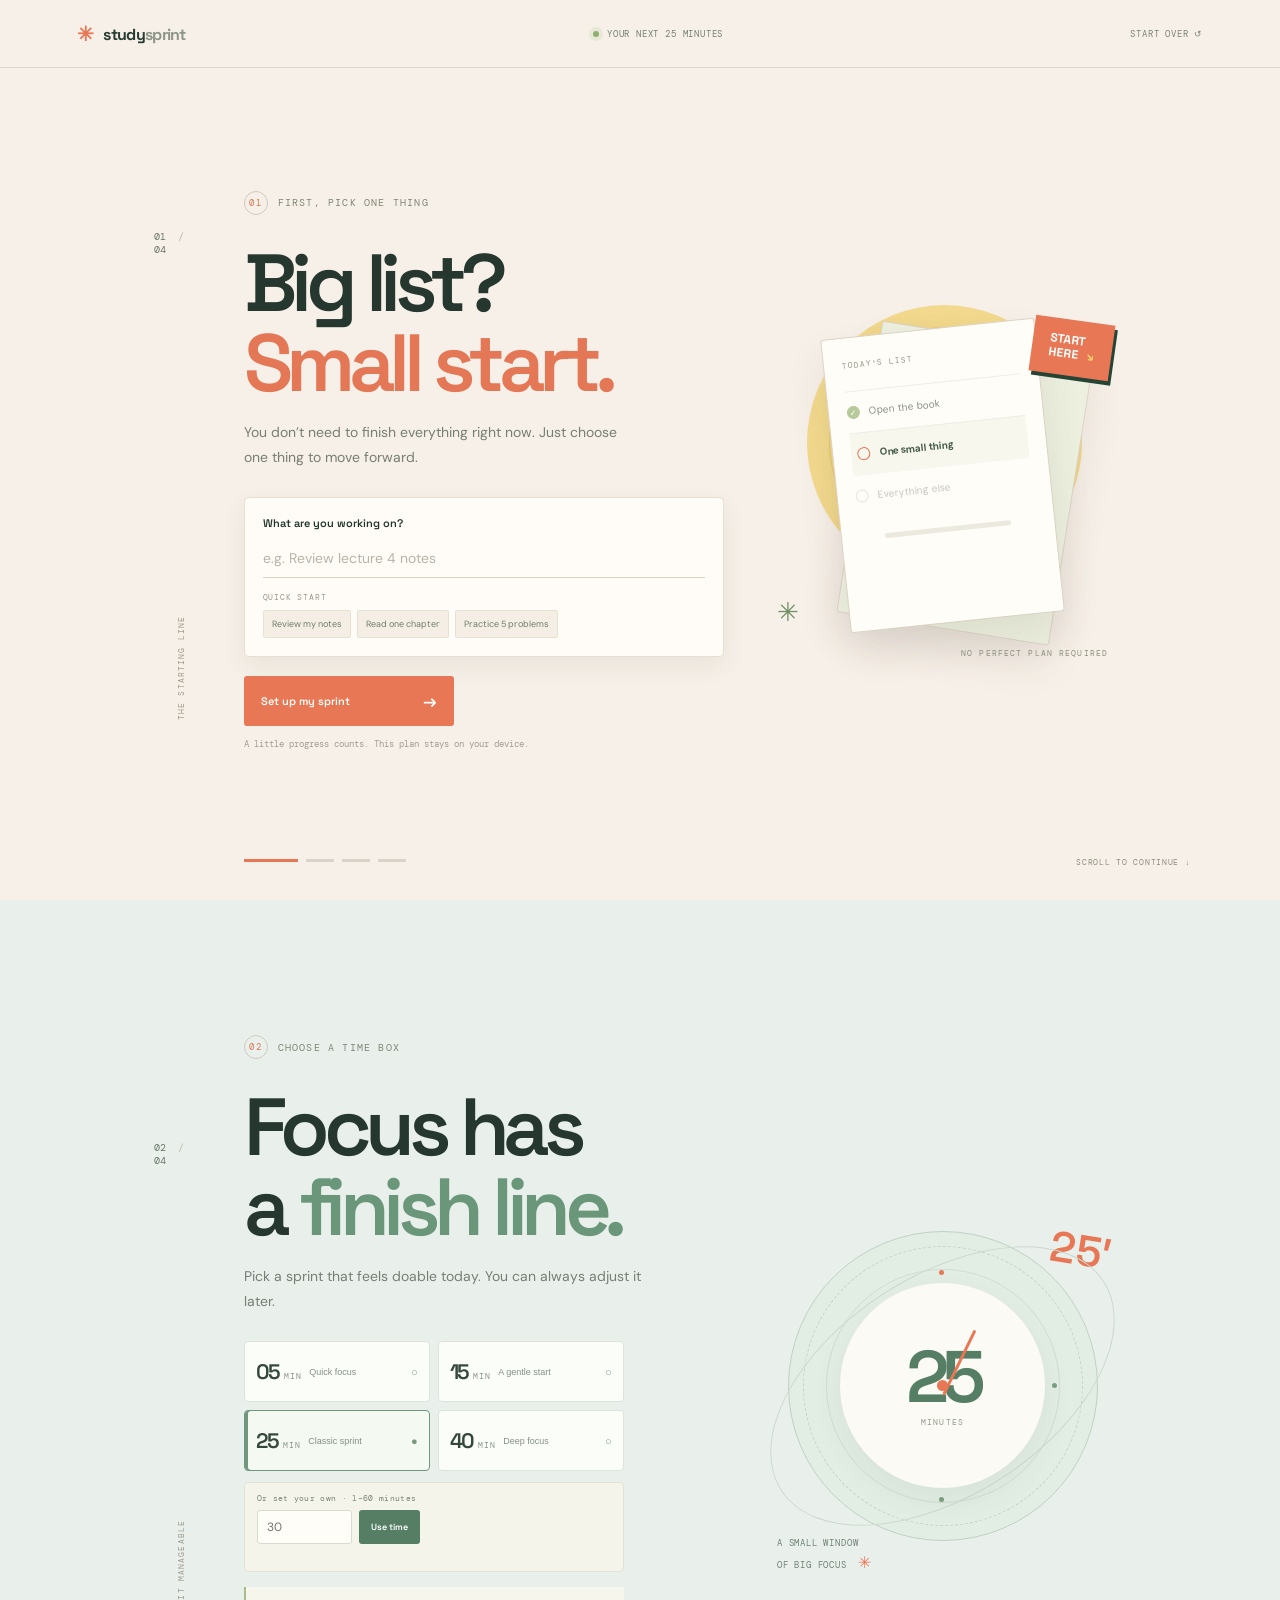
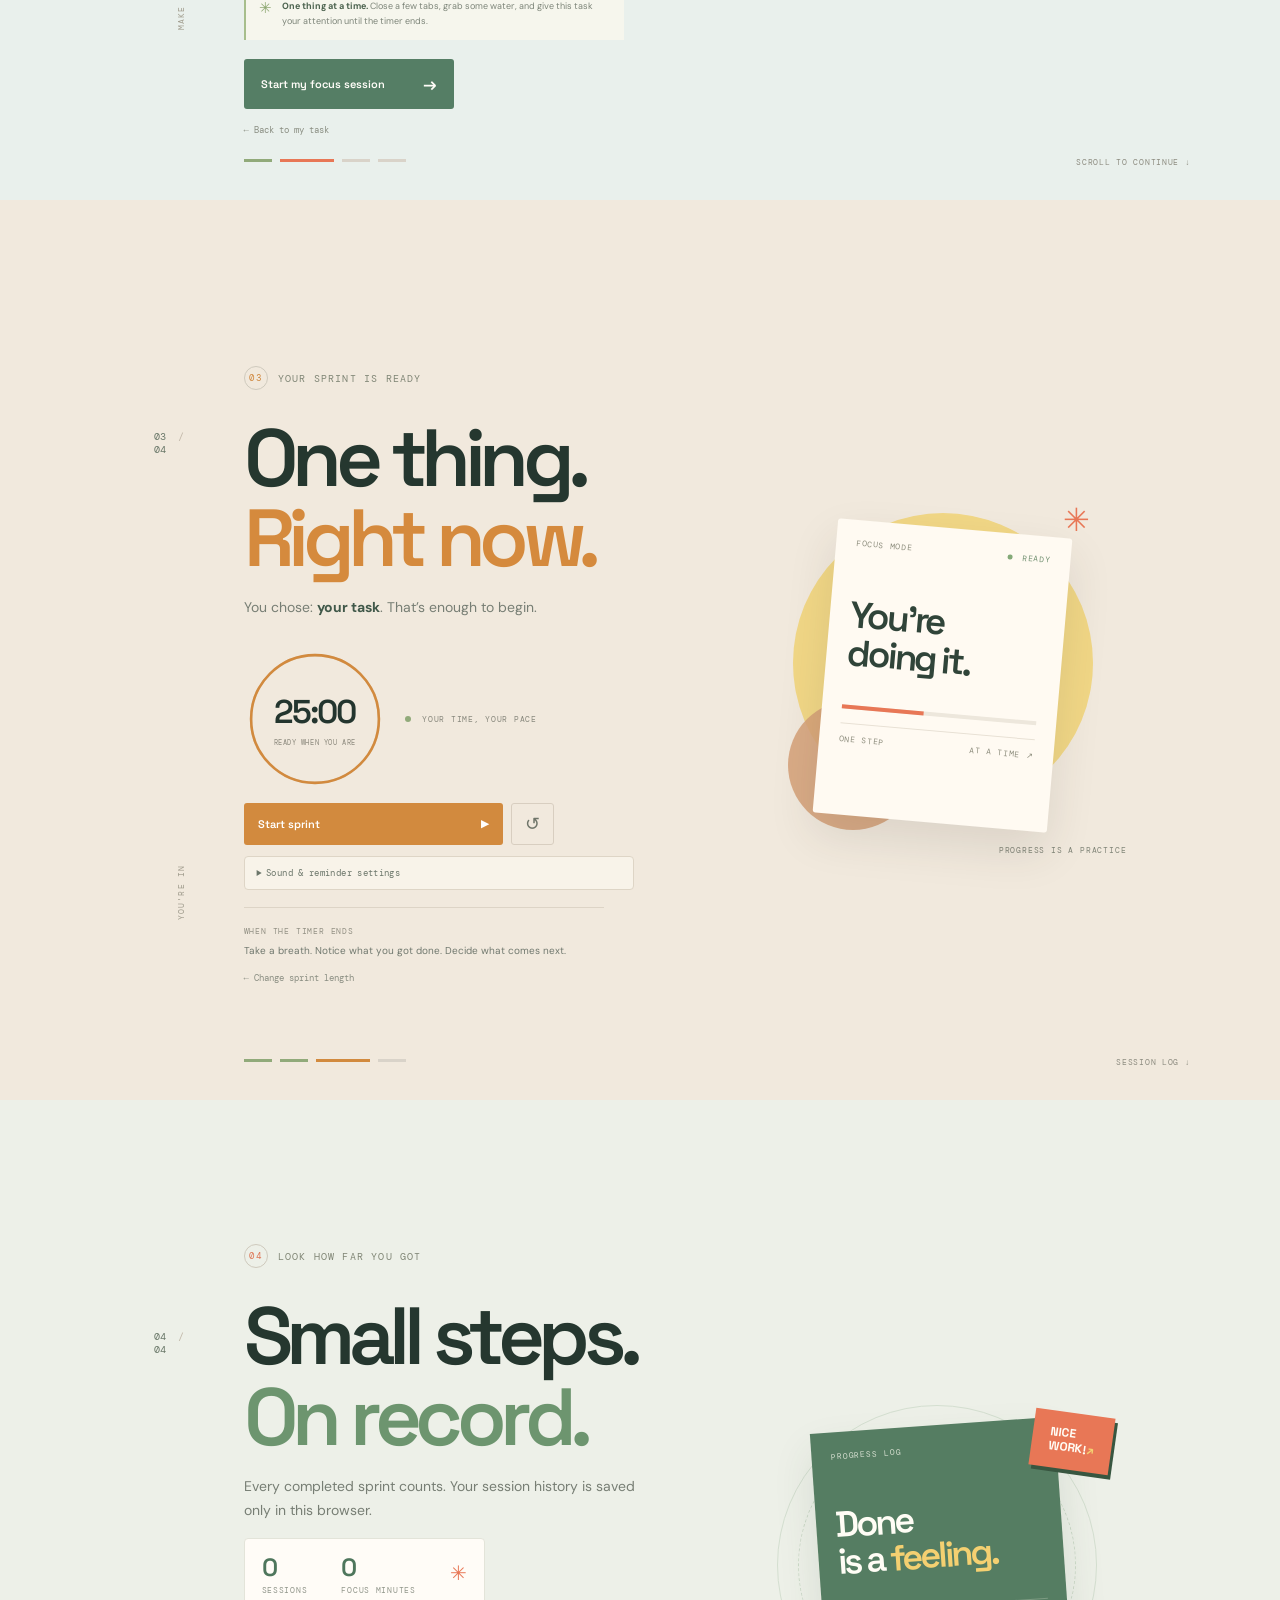
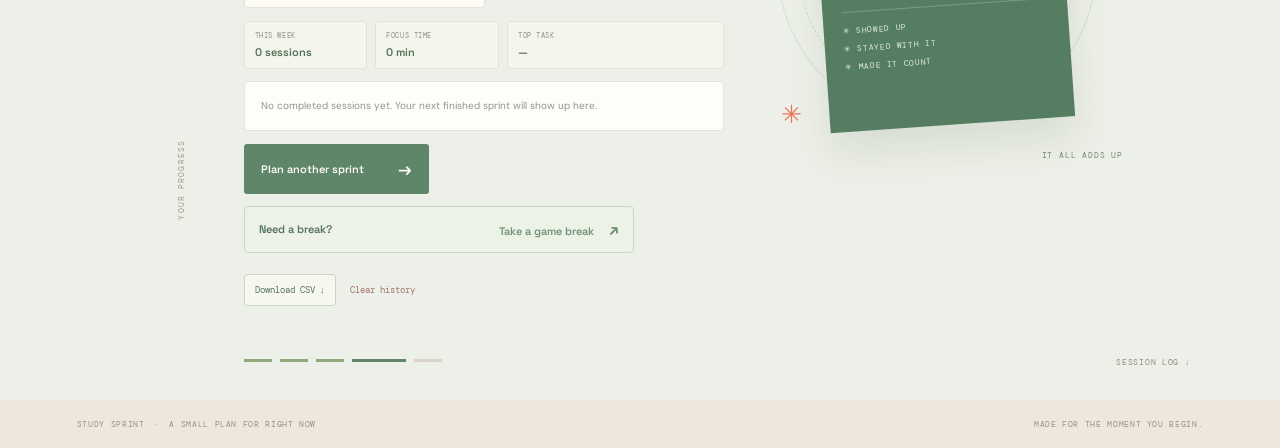
==== commit 9a605502: "Add files via upload" ====
--- a/index.html
+++ b/index.html
@@ -5,5 +5,5 @@
 <section class="slide slide-one active" id="slide-1" aria-label="Slide 1: choose your task"><div class="slide-side"><span>01 <i>/</i> 04</span><span class="vertical-label">THE STARTING LINE</span></div><div class="slide-content"><div class="kicker"><span class="kicker-mark">01</span> FIRST, PICK ONE THING</div><h1>Big list?<br><em>Small start.</em></h1><p class="intro">You don’t need to finish everything right now. Just choose one thing to move forward.</p><div class="task-card"><label for="task">What are you working on?</label><input id="task" maxlength="90" placeholder="e.g. Review lecture 4 notes" autocomplete="off"><div class="task-chips"><span>QUICK START</span><button data-task="Review my notes">Review my notes</button><button data-task="Read one chapter">Read one chapter</button><button data-task="Practice 5 problems">Practice 5 problems</button></div></div><button class="next-button" data-next="2">Set up my sprint <span>→</span></button><p class="small-note">A little progress counts. This plan stays on your device.</p></div><div class="side-art art-one"><div class="sun"></div><div class="paper paper-back"></div><div class="paper paper-front"><span class="paper-caption">TODAY'S LIST</span><div class="check-row"><i>✓</i><span>Open the book</span></div><div class="check-row selected"><i></i><b>One small thing</b></div><div class="check-row faded"><i></i><span>Everything else</span></div><div class="paper-scribble"></div></div><div class="art-sticker">START<br>HERE <b>↘</b></div><div class="orbit-text">NO PERFECT PLAN REQUIRED</div><span class="asterisk">✳</span></div><div class="slide-progress"><span class="current"></span><span></span><span></span><span></span></div><a class="scroll-next" href="#slide-2">SCROLL TO CONTINUE ↓</a></section>
 <section class="slide slide-two" id="slide-2" aria-label="Slide 2: choose your sprint length"><div class="slide-side"><span>02 <i>/</i> 04</span><span class="vertical-label">MAKE IT MANAGEABLE</span></div><div class="slide-content"><div class="kicker"><span class="kicker-mark">02</span> CHOOSE A TIME BOX</div><h2>Focus has<br>a <em>finish line.</em></h2><p class="intro">Pick a sprint that feels doable today. You can always adjust it later.</p><div class="duration-options" role="group" aria-label="Choose sprint length"><button class="duration" data-minutes="5"><span class="duration-time">05<span>MIN</span></span><span class="duration-label">Quick focus</span><span class="duration-check">○</span></button><button class="duration" data-minutes="15"><span class="duration-time">15<span>MIN</span></span><span class="duration-label">A gentle start</span><span class="duration-check">○</span></button><button class="duration selected" data-minutes="25"><span class="duration-time">25<span>MIN</span></span><span class="duration-label">Classic sprint</span><span class="duration-check">●</span></button><button class="duration" data-minutes="40"><span class="duration-time">40<span>MIN</span></span><span class="duration-label">Deep focus</span><span class="duration-check">○</span></button></div><div class="custom-duration"><label for="custom-minutes">Or set your own · 1–60 minutes</label><div><input id="custom-minutes" type="number" min="1" max="60" inputmode="numeric" placeholder="30" aria-label="Custom sprint minutes"><button id="use-custom-duration" type="button">Use time</button></div><small id="duration-error" role="status"></small></div><div class="focus-tip"><span>✳</span><p><b>One thing at a time.</b> Close a few tabs, grab some water, and give this task your attention until the timer ends.</p></div><button class="next-button" data-next="3">Start my focus session <span>→</span></button><a class="back-link" href="#slide-1">← Back to my task</a></div><div class="side-art art-two"><div class="clock-face"><div class="clock-inner"><span>25</span><small>MINUTES</small></div><div class="tick t1"></div><div class="tick t2"></div><div class="tick t3"></div><div class="clock-hand"></div><div class="clock-pin"></div></div><div class="clock-note">A SMALL WINDOW<br>OF BIG FOCUS <span>✳</span></div><div class="floating-number">25′</div><div class="orbit-two"></div></div><div class="slide-progress"><span class="done"></span><span class="current"></span><span></span><span></span></div><a class="scroll-next" href="#slide-3">SCROLL TO CONTINUE ↓</a></section>
 <section class="slide slide-three" id="slide-3" aria-label="Slide 3: start focus timer"><div class="slide-side"><span>03 <i>/</i> 04</span><span class="vertical-label">YOU'RE IN</span></div><div class="slide-content"><div class="kicker"><span class="kicker-mark">03</span> YOUR SPRINT IS READY</div><h2>One thing.<br><em>Right now.</em></h2><p class="intro">You chose: <strong id="chosen-task">your task</strong>. That’s enough to begin.</p><div class="timer-wrap"><div class="timer-ring"><svg viewBox="0 0 220 220" aria-hidden="true"><circle class="track" cx="110" cy="110" r="99"></circle><circle class="progress-ring" id="progress-ring" cx="110" cy="110" r="99"></circle></svg><div class="timer-readout"><span id="timer">25:00</span><small id="timer-label">READY WHEN YOU ARE</small></div></div><div class="timer-caption"><span class="pulse"></span> YOUR TIME, YOUR PACE</div></div><div class="timer-controls"><button class="start-button" id="start">Start sprint <span>▶</span></button><button class="reset-button" id="reset" aria-label="Reset timer">↺</button></div><details class="sprint-settings"><summary>Sound & reminder settings</summary><div class="settings-grid"><label for="alarm-style">End sound<select id="alarm-style"><option value="chime">Soft chime</option><option value="double">Double beep</option><option value="bell">Bright bell</option><option value="custom">My uploaded sound</option><option value="silent">Silent</option></select></label><button type="button" id="preview-sound" class="preview-sound">Preview</button><label class="upload-sound" for="sound-file">Choose your sound<audio id="custom-audio" preload="none"></audio><input id="sound-file" type="file" accept="audio/*"></label><label class="setting-check"><input id="warning-toggle" type="checkbox"> Give me a 5-minute heads-up</label><label class="setting-check"><input id="notification-toggle" type="checkbox"> Show a browser notification when done</label><small id="settings-message" role="status">Settings stay in this browser. Uploaded audio stays on this device.</small></div></details><div class="finish-line"><span>WHEN THE TIMER ENDS</span><p>Take a breath. Notice what you got done. Decide what comes next.</p></div><a class="back-link" href="#slide-2">← Change sprint length</a></div><div class="side-art art-three"><div class="orb orb-large"></div><div class="orb orb-small"></div><div class="focus-card"><div class="focus-card-top"><span>FOCUS MODE</span><span class="focus-live"><i></i> READY</span></div><div class="focus-card-big">You’re<br>doing it.</div><div class="focus-card-bar"><i></i></div><div class="focus-card-bottom"><span>ONE STEP</span><span>AT A TIME ↗</span></div></div><div class="flower">✳</div><div class="art-caption">PROGRESS IS A PRACTICE</div></div><div class="slide-progress"><span class="done"></span><span class="done"></span><span class="current"></span><span></span></div><a class="scroll-next" href="#slide-4">SESSION LOG ↓</a></section>
-<section class="slide slide-four" id="slide-4" aria-label="Slide 4: completed session log"><div class="slide-side"><span>04 <i>/</i> 04</span><span class="vertical-label">YOUR PROGRESS</span></div><div class="slide-content history-content"><div class="kicker"><span class="kicker-mark">04</span> LOOK HOW FAR YOU GOT</div><h2>Small steps.<br><em>On record.</em></h2><p class="intro">Every completed sprint counts. Your session history is saved only in this browser.</p><div class="history-summary"><div><span class="history-total" id="total-sessions">0</span><small>SESSIONS</small></div><div><span class="history-minutes" id="total-minutes">0</span><small>FOCUS MINUTES</small></div><span class="history-spark">✳</span></div><div class="weekly-stats"><div><small>THIS WEEK</small><strong id="weekly-sessions">0 sessions</strong></div><div><small>FOCUS TIME</small><strong id="weekly-minutes">0 min</strong></div><div><small>TOP TASK</small><strong id="top-task">—</strong></div></div><div class="history-table-wrap"><table class="history-table"><thead><tr><th>SESSION</th><th>DATE & TIME</th><th>FOCUS</th></tr></thead><tbody id="history-rows"></tbody></table><div id="history-empty" class="history-empty">No completed sessions yet. Your next finished sprint will show up here.</div></div><div class="history-actions"><button class="next-button" id="new-session">Plan another sprint <span>→</span></button><button class="export-history" id="export-history">Download CSV ↓</button><button class="clear-history" id="clear-history">Clear history</button></div></div><div class="side-art history-art"><div class="history-rays"></div><div class="history-art-card"><div class="history-art-label">PROGRESS LOG</div><div class="history-art-big">Done<br>is a <em>feeling.</em></div><div class="history-tick-list"><span>✳ SHOWED UP</span><span>✳ STAYED WITH IT</span><span>✳ MADE IT COUNT</span></div></div><div class="history-bubble">NICE<br>WORK! <b>↗</b></div><div class="history-star">✳</div><div class="history-caption">IT ALL ADDS UP</div></div><div class="slide-progress"><span class="done"></span><span class="done"></span><span class="done"></span><span class="current"></span><span></span></div><a class="scroll-next" href="#slide-4">SESSION LOG ↓</a></section>
+<section class="slide slide-four" id="slide-4" aria-label="Slide 4: completed session log"><div class="slide-side"><span>04 <i>/</i> 04</span><span class="vertical-label">YOUR PROGRESS</span></div><div class="slide-content history-content"><div class="kicker"><span class="kicker-mark">04</span> LOOK HOW FAR YOU GOT</div><h2>Small steps.<br><em>On record.</em></h2><p class="intro">Every completed sprint counts. Your session history is saved only in this browser.</p><div class="history-summary"><div><span class="history-total" id="total-sessions">0</span><small>SESSIONS</small></div><div><span class="history-minutes" id="total-minutes">0</span><small>FOCUS MINUTES</small></div><span class="history-spark">✳</span></div><div class="weekly-stats"><div><small>THIS WEEK</small><strong id="weekly-sessions">0 sessions</strong></div><div><small>FOCUS TIME</small><strong id="weekly-minutes">0 min</strong></div><div><small>TOP TASK</small><strong id="top-task">—</strong></div></div><div class="history-table-wrap"><table class="history-table"><thead><tr><th>SESSION</th><th>DATE & TIME</th><th>FOCUS</th></tr></thead><tbody id="history-rows"></tbody></table><div id="history-empty" class="history-empty">No completed sessions yet. Your next finished sprint will show up here.</div></div><div class="history-actions"><button class="next-button" id="new-session">Plan another sprint <span>→</span></button><details class="break-picker"><summary>Need a break? <span>Take a game break <b>↗</b></span></summary><div class="break-picker-options"><p>Pick your break length</p><a href="break/index.html?minutes=5"><strong>5</strong><span>MINUTES <small>A quick reset</small></span><b>→</b></a><a href="break/index.html?minutes=10"><strong>10</strong><span>MINUTES <small>A little longer</small></span><b>→</b></a></div></details><button class="export-history" id="export-history">Download CSV ↓</button><button class="clear-history" id="clear-history">Clear history</button></div></div><div class="side-art history-art"><div class="history-rays"></div><div class="history-art-card"><div class="history-art-label">PROGRESS LOG</div><div class="history-art-big">Done<br>is a <em>feeling.</em></div><div class="history-tick-list"><span>✳ SHOWED UP</span><span>✳ STAYED WITH IT</span><span>✳ MADE IT COUNT</span></div></div><div class="history-bubble">NICE<br>WORK! <b>↗</b></div><div class="history-star">✳</div><div class="history-caption">IT ALL ADDS UP</div></div><div class="slide-progress"><span class="done"></span><span class="done"></span><span class="done"></span><span class="current"></span><span></span></div><a class="scroll-next" href="#slide-4">SESSION LOG ↓</a></section>
 </main><footer><span>STUDY SPRINT <i>·</i> A SMALL PLAN FOR RIGHT NOW</span><span>MADE FOR THE MOMENT YOU BEGIN.</span></footer><script src="app.js"></script></body></html>
--- a/styles.css
+++ b/styles.css
@@ -7,3 +7,7 @@
 /* Personal sprint settings and progress tools */
 .custom-duration{max-width:380px;margin:-5px 0 13px;padding:10px 12px;background:#f5f4eb;border:1px solid #e3e2d6;border-radius:4px}.custom-duration label,.custom-duration small{display:block;font:8px 'DM Mono',monospace;letter-spacing:.04em;color:#788276}.custom-duration>div{display:flex;gap:7px;margin-top:7px}.custom-duration input{width:95px;border:1px solid #d6ddcf;border-radius:3px;background:#fffdf8;padding:8px 9px;font:12px 'DM Sans',sans-serif;color:var(--ink)}.custom-duration button,.preview-sound{border:0;border-radius:3px;background:#557e65;color:white;padding:0 12px;font:600 9px 'Space Grotesk',sans-serif;cursor:pointer}.custom-duration button:hover,.preview-sound:hover{background:#3e6950}.custom-duration small{min-height:12px;margin-top:5px;color:#a14f3c}.sprint-settings{max-width:390px;margin:11px 0 0;border:1px solid #ded5c6;border-radius:4px;background:#f8f3e9}.sprint-settings summary{padding:10px 12px;color:#6b766a;font:9px 'DM Mono',monospace;letter-spacing:.04em;cursor:pointer}.settings-grid{padding:0 12px 12px;display:grid;grid-template-columns:1fr auto;gap:9px;align-items:end}.settings-grid>label:first-child{display:grid;gap:5px;color:#778074;font:8px 'DM Mono',monospace;letter-spacing:.04em}.settings-grid select{width:100%;border:1px solid #dcd5c8;border-radius:3px;background:#fffdf8;padding:7px;color:#435447;font:10px 'DM Sans',sans-serif}.preview-sound{height:30px}.upload-sound{position:relative;display:flex;align-items:center;gap:7px;grid-column:1/-1;padding:8px 9px;border:1px dashed #bdc9b8;border-radius:3px;color:#637362;font:9px 'DM Sans',sans-serif;cursor:pointer;overflow:hidden}.upload-sound:after{content:attr(data-filename);margin-left:auto;max-width:54%;overflow:hidden;text-overflow:ellipsis;white-space:nowrap;color:#91958a}.upload-sound input{position:absolute;inset:0;opacity:0;width:100%;cursor:pointer}.setting-check{grid-column:1/-1;display:flex;gap:7px;align-items:center;color:#707b70;font:9px 'DM Sans',sans-serif}.setting-check input{accent-color:#60866a}.settings-grid>small{grid-column:1/-1;color:#929287;font:8px 'DM Mono',monospace;line-height:1.5}.weekly-stats{display:grid;grid-template-columns:.8fr .8fr 1.4fr;gap:8px;margin:0 0 12px;max-width:100%}.weekly-stats>div{min-width:0;padding:9px 10px;background:#f4f5ec;border:1px solid #e0e4d9;border-radius:3px}.weekly-stats small,.weekly-stats strong{display:block}.weekly-stats small{font:7px 'DM Mono',monospace;letter-spacing:.08em;color:#8b9384}.weekly-stats strong{margin-top:5px;color:#506f55;font:600 11px 'Space Grotesk',sans-serif;overflow:hidden;text-overflow:ellipsis;white-space:nowrap}.export-history{border:1px solid #cad5c4;background:#f6f8ef;color:#59765b;border-radius:3px;padding:9px 10px;margin-top:13px;font:9px 'DM Mono',monospace;cursor:pointer}.export-history:hover{background:#e6efdf}.history-actions{flex-wrap:wrap;gap:8px}.history-actions .next-button{min-width:185px}.slide-three:has(.sprint-settings[open]){height:auto;min-height:100vh;max-height:none;overflow:visible;align-items:center}.slide-three:has(.sprint-settings[open]) .slide-content{padding:10px 0}.slide-three:has(.sprint-settings[open]) .side-art{position:sticky;top:100px}
 @media(max-width:800px){.slide-three:has(.sprint-settings[open]) .side-art{position:relative;top:auto}.slide-three:has(.sprint-settings[open]){overflow:hidden}.weekly-stats{grid-template-columns:1fr 1fr}.weekly-stats>div:last-child{grid-column:1/-1}.history-actions{align-items:center}.history-actions .next-button{min-width:160px}}
+
+.history-actions .break-link{display:flex;align-items:center;justify-content:space-between;gap:18px;min-width:190px;margin-top:19px;padding:12px 14px;border:1px solid #cdd8c4;border-radius:3px;background:#edf2e7;color:#55745d;text-decoration:none;font:600 11px 'Space Grotesk',sans-serif;transition:.2s}.history-actions .break-link:hover{background:#e0ebd9;border-color:#a9c19e;transform:translateY(-2px)}.history-actions .break-link span{white-space:nowrap}
+
+.history-actions .break-picker{flex:1 1 100%;max-width:390px;margin:4px 0 0;border:1px solid #cdd8c4;border-radius:4px;background:#edf2e7;color:#55745d}.break-picker summary{display:flex;justify-content:space-between;align-items:center;gap:12px;padding:12px 14px;list-style:none;cursor:pointer;font:600 11px 'Space Grotesk',sans-serif}.break-picker summary::-webkit-details-marker{display:none}.break-picker summary span{color:#729178}.break-picker summary b{padding-left:12px;font-size:16px}.break-picker[open] summary{border-bottom:1px solid #d6dfcf}.break-picker-options{padding:12px;display:grid;grid-template-columns:1fr 1fr;gap:8px}.break-picker-options p{grid-column:1/-1;margin:0 0 2px;color:#889283;font:9px 'DM Mono',monospace;letter-spacing:.08em;text-transform:uppercase}.break-picker-options a{display:flex;align-items:center;gap:8px;padding:10px;background:#fffcf7;border:1px solid #e0e6da;border-radius:3px;text-decoration:none;color:#49644f}.break-picker-options a:hover{border-color:#9db598;background:#f9fbf5}.break-picker-options a>strong{font:700 24px 'Space Grotesk',sans-serif;letter-spacing:-.05em}.break-picker-options a>span{font:8px 'DM Mono',monospace;letter-spacing:.05em}.break-picker-options a small{display:block;margin-top:3px;color:#899486;font:9px 'DM Sans',sans-serif;letter-spacing:0}.break-picker-options a>b{margin-left:auto;color:#e87756}
